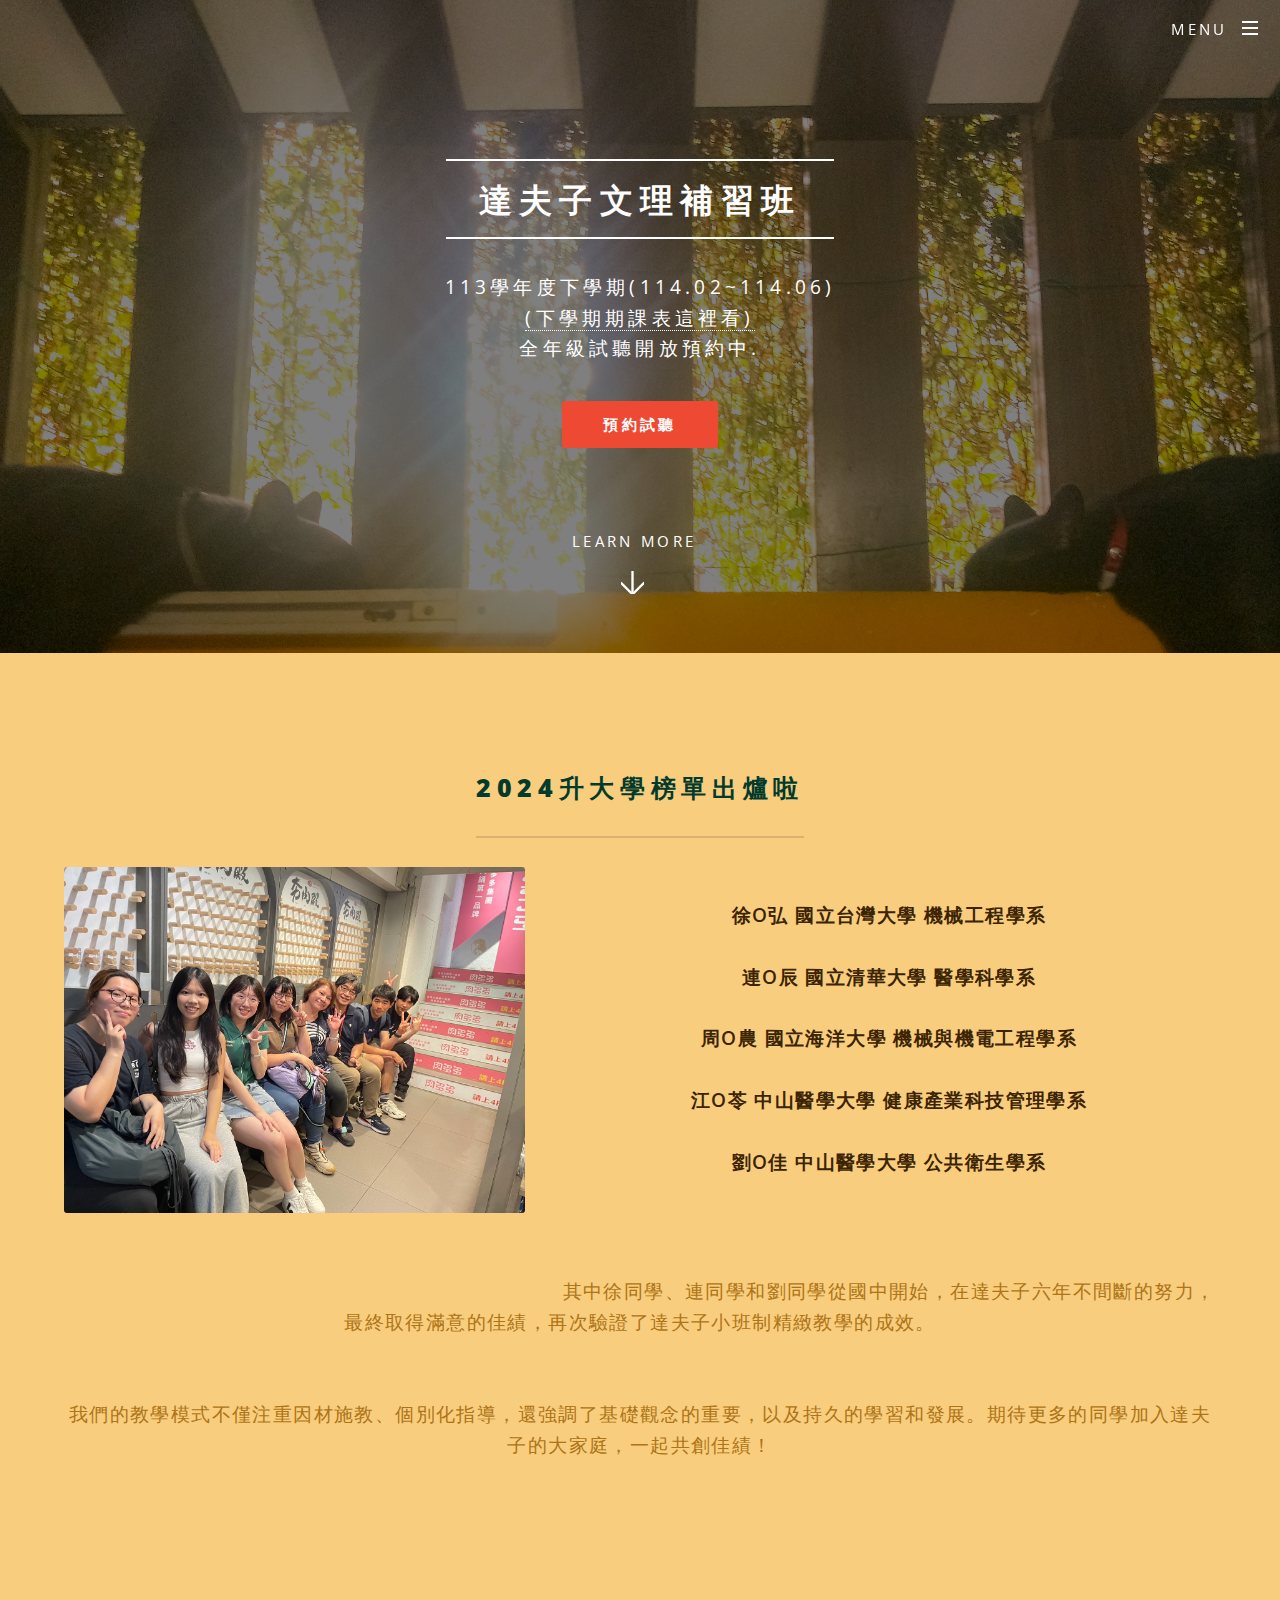
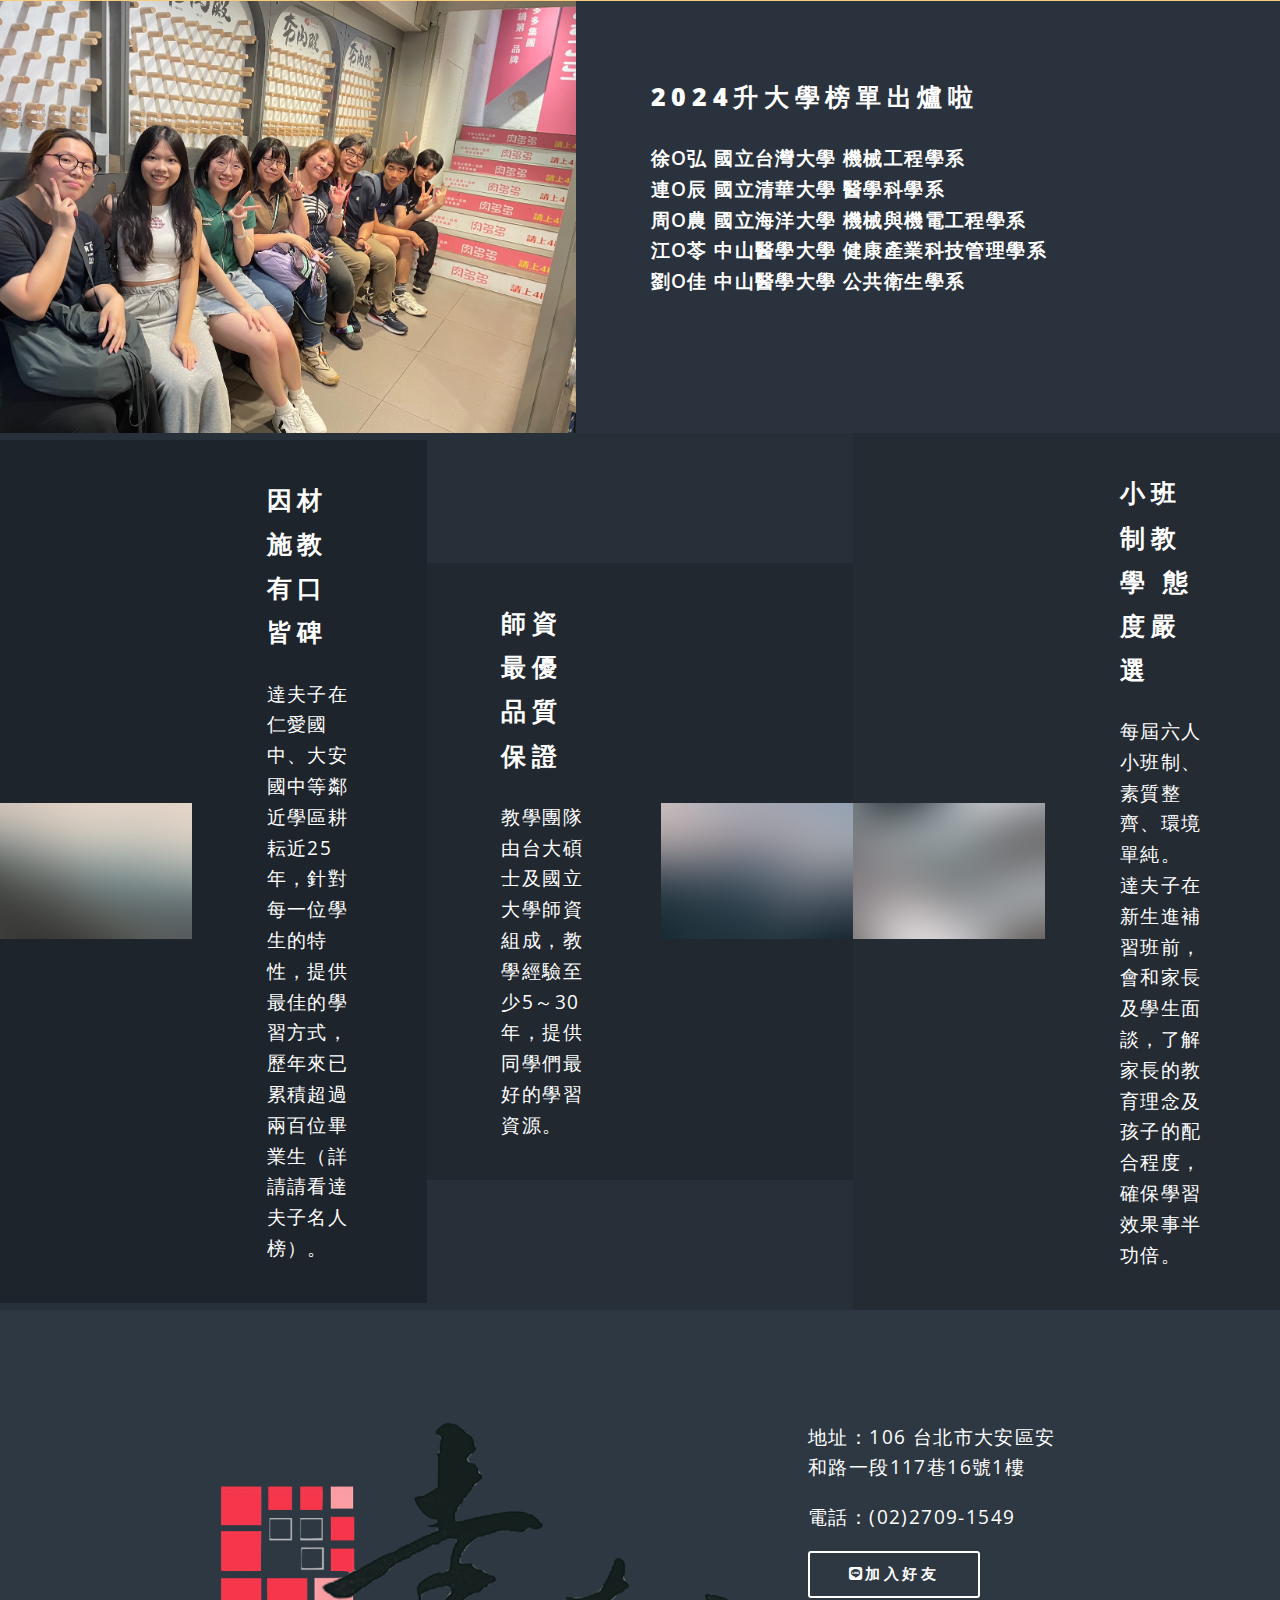
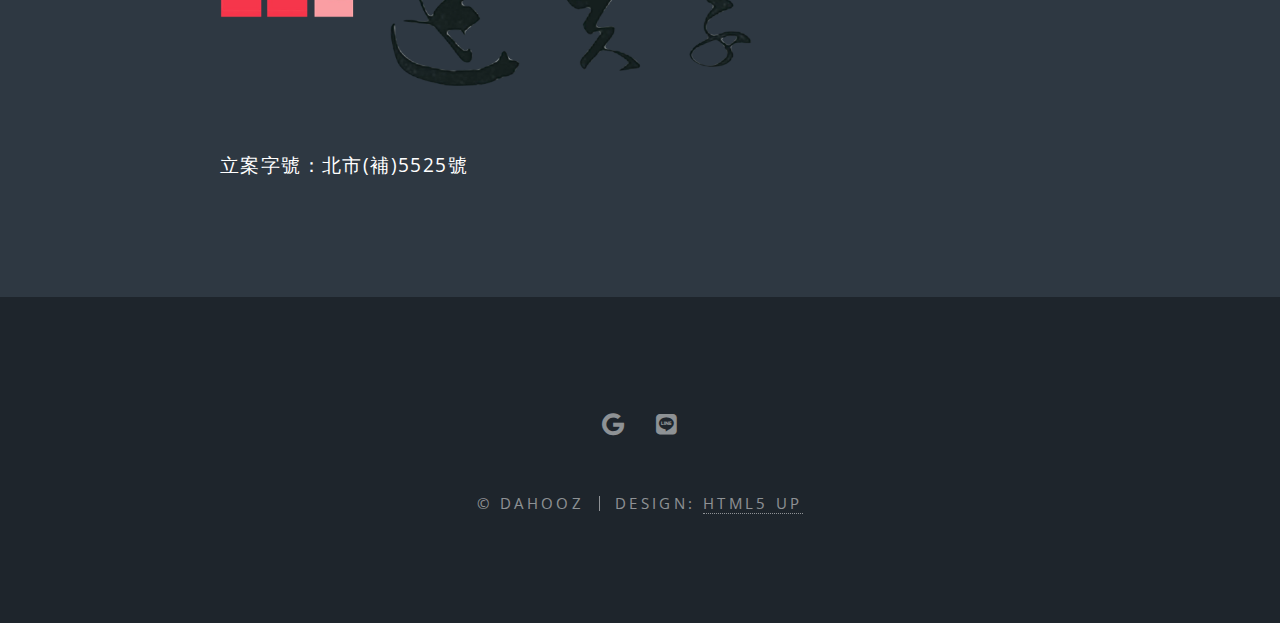
==== index.html @ 82ecdd5b "Update index.html" ====
<!DOCTYPE HTML>
<!--
	Spectral by HTML5 UP
	html5up.net | @ajlkn
	Free for personal and commercial use under the CCA 3.0 license (html5up.net/license)
-->
<html>
	<head>
		<title>達夫子文理補習班</title>
		<meta charset="utf-8" />
		<meta name="viewport" content="width=device-width, initial-scale=1, user-scalable=no" />
		<link rel="stylesheet" href="assets/css/main.css" />
		<noscript><link rel="stylesheet" href="assets/css/noscript.css" /></noscript>
	</head>
	<body class="landing is-preload">

		<!-- Page Wrapper -->
			<div id="page-wrapper">

				<!-- Header -->
					<header id="header" class="alt">
						<h1><a href="index.html">達夫子文理補習班</a></h1>
						<nav id="nav">
							<ul>
								<li class="special">
									<a href="#menu" class="menuToggle"><span>Menu</span></a>
									<div id="menu">
										<ul>
											<li><a href="index.html">首頁</a></li>
											<li><a href="news.html">最新消息</a></li>
											<li><a href="senior.html">高中課程</a></li>
											<li><a href="junior.html">國中課程</a></li>
											<li><a href="timetable.html">本期課表</a></li>
										</ul>
									</div>
								</li>
							</ul>
						</nav>
					</header>

				<!-- Banner -->
					<section id="banner">
						<div class="inner">
							<h2>達夫子文理補習班</h2>
							<p>113學年度下學期(114.02~114.06)<br />
							<a href=timetable.html class="inner" target="_blank">(下學期期課表這裡看)</a><br />
							全年級試聽開放預約中.</p>
							<ul class="actions special">
								<li><a href="https://forms.gle/CvZ8Gz4xUznXt9dG8" class="button primary" target="_blank">預約試聽</a></li>
							</ul>
						</div>
						<a href="#one" class="more scrolly">Learn More</a>
					</section>

				<!-- One -->
					<section id="one" class="wrapper style1 special">
						<div class="inner">
							<header class="major">
								
								<h2>2024升大學榜單出爐啦</h2>
								<p><span class="image left"><img src="images/2024高三聚餐.jpg" alt="" />
								<p><b>徐O弘 國立台灣大學 機械工程學系</b><br />
									<b>連O辰 國立清華大學 醫學科學系</b><br />
									<b>周O農 國立海洋大學 機械與機電工程學系</b><br />
									<b>江O苓 中山醫學大學 健康產業科技管理學系</b><br />
									<b>劉O佳 中山醫學大學 公共衛生學系</b><br /><br /><br /></p>
								<p>其中徐同學、連同學和劉同學從國中開始，在達夫子六年不間斷的努力，最終取得滿意的佳績，再次驗證了達夫子小班制精緻教學的成效。<br /><br />
								我們的教學模式不僅注重因材施教、個別化指導，還強調了基礎觀念的重要，以及持久的學習和發展。期待更多的同學加入達夫子的大家庭，一起共創佳績！</p>
							</header>
					
						</div>
					</section>
				<!-- Meow 
					<section id="meow" class="wrapper style5 special">
						<div class="inner">
							<header class="major">
								<h2>暑期班開課囉</h2>
								<p><div class="image"><img src="images/summer.jpg" width="300"/></div><div class="content"></div></p>
							</header>
					
						</div>
					</section> -->

				<!-- Two -->
					<section id="two" class="wrapper alt style2">
						<section class="spotlight">
							<div class="image"><img src="images/2024高三聚餐.jpg" alt="" /></div><div class="content">
								<h2>2024升大學榜單出爐啦</h2>
								<p><b>徐O弘 國立台灣大學 機械工程學系</b><br />
								<b>連O辰 國立清華大學 醫學科學系</b><br />
								<b>周O農 國立海洋大學 機械與機電工程學系</b><br />
								<b>江O苓 中山醫學大學 健康產業科技管理學系</b><br />
								<b>劉O佳 中山醫學大學 公共衛生學系</b><br /><br /><br /></p>
							</div>
						</section>
						<section class="spotlight">
						<section class="spotlight">
							<div class="image"><img src="images/pic01.jpg" alt="" /></div><div class="content">
								<h2>小班制教學 態度嚴選</h2>
								<p>每屆六人小班制、素質整齊、環境單純。<br />
								達夫子在新生進補習班前，會和家長及學生面談，了解家長的教育理念及孩子的配合程度，確保學習效果事半功倍。</p>
							</div>
						</section>
						<section class="spotlight">
							<div class="image"><img src="images/pic02.jpg" alt="" /></div><div class="content">
								<h2>師資最優 品質保證</h2>
								<p>教學團隊由台大碩士及國立大學師資組成，教學經驗至少5～30年，提供同學們最好的學習資源。</p>
							</div>
						</section>
						<section class="spotlight">
							<div class="image"><img src="images/pic03.jpg" alt="" /></div><div class="content">
								<h2>因材施教 有口皆碑</h2>
								<p>達夫子在仁愛國中、大安國中等鄰近學區耕耘近25年，針對每一位學生的特性，提供最佳的學習方式，歷年來已累積超過兩百位畢業生（詳請請看達夫子名人榜）。</p>
							</div>
						</section>
					</section>

				<!-- Three -->
					<!--<section id="three" class="wrapper style3 special">
						<div class="inner">
							<header class="major">
								<h2>Meow</h2>
								<p>Aliquam ut ex ut augue consectetur interdum. Donec amet imperdiet eleifend<br />
								fringilla tincidunt. Nullam dui leo Aenean mi ligula, rhoncus ullamcorper.</p>
							</header>
							<ul class="features">
								<li class="icon fa-paper-plane">
									<h3>Arcu accumsan</h3>
									<p>Augue consectetur sed interdum imperdiet et ipsum. Mauris lorem tincidunt nullam amet leo Aenean ligula consequat consequat.</p>
								</li>
								<li class="icon solid fa-laptop">
									<h3>Ac Augue Eget</h3>
									<p>Augue consectetur sed interdum imperdiet et ipsum. Mauris lorem tincidunt nullam amet leo Aenean ligula consequat consequat.</p>
								</li>
								<li class="icon solid fa-code">
									<h3>Mus Scelerisque</h3>
									<p>Augue consectetur sed interdum imperdiet et ipsum. Mauris lorem tincidunt nullam amet leo Aenean ligula consequat consequat.</p>
								</li>
								<li class="icon solid fa-headphones-alt">
									<h3>Mauris Imperdiet</h3>
									<p>Augue consectetur sed interdum imperdiet et ipsum. Mauris lorem tincidunt nullam amet leo Aenean ligula consequat consequat.</p>
								</li>
								<li class="icon fa-heart">
									<h3>Aenean Primis</h3>
									<p>Augue consectetur sed interdum imperdiet et ipsum. Mauris lorem tincidunt nullam amet leo Aenean ligula consequat consequat.</p>
								</li>
								<li class="icon fa-flag">
									<h3>Tortor Ut</h3>
									<p>Augue consectetur sed interdum imperdiet et ipsum. Mauris lorem tincidunt nullam amet leo Aenean ligula consequat consequat.</p>
								</li>
							</ul>
						</div>
					</section> -->

				<!-- CTA -->
					<section id="cta" class="wrapper style4">
						<div class="inner">
							<header>
								<span class="image fit"><img src="images/dahooz.png" alt="QQ" /></span><br />
								<p>立案字號：北市(補)5525號</p>
							</header>
							<ul class="actions stacked">
								<li>地址：106 台北市大安區安和路一段117巷16號1樓</li>
								<li>電話：(02)2709-1549</li>
								<li><button font-size="20px"><a href="https://lin.ee/255D2MW" class="icon brands fa-line">加入好友</a></li></button>
							</ul>
						</div>
					</section>

				<!-- Footer -->
					<footer id="footer">
						<ul class="icons">
							<li><a href="https://g.co/kgs/E6QQmTi" class="icon brands fa-google"><span class="label">Twitter</span></a></li>
							<li><a href="https://lin.ee/255D2MW" class="icon brands fa-line"><span class="label">Facebook</span></a></li>
						</ul>
						<ul class="copyright">
							<li>&copy; Dahooz</li><li>Design: <a href="http://html5up.net">HTML5 UP</a></li>
						</ul>
					</footer>

			</div>

		<!-- Scripts -->
			<script src="assets/js/jquery.min.js"></script>
			<script src="assets/js/jquery.scrollex.min.js"></script>
			<script src="assets/js/jquery.scrolly.min.js"></script>
			<script src="assets/js/browser.min.js"></script>
			<script src="assets/js/breakpoints.min.js"></script>
			<script src="assets/js/util.js"></script>
			<script src="assets/js/main.js"></script>

	</body>
</html>
---- assets/css/main.css ----
@import url(fontawesome-all.min.css);
@import url("https://fonts.googleapis.com/css?family=Open+Sans:400,400italic,600,600italic,800,800italic");

/*
	Spectral by HTML5 UP
	html5up.net | @ajlkn
	Free for personal and commercial use under the CCA 3.0 license (html5up.net/license)
*/

html, body, div, span, applet, object,
iframe, h1, h2, h3, h4, h5, h6, p, blockquote,
pre, a, abbr, acronym, address, big, cite,
code, del, dfn, em, img, ins, kbd, q, s, samp,
small, strike, strong, sub, sup, tt, var, b,
u, i, center, dl, dt, dd, ol, ul, li, fieldset,
form, label, legend, table, caption, tbody,
tfoot, thead, tr, th, td, article, aside,
canvas, details, embed, figure, figcaption,
footer, header, hgroup, menu, nav, output, ruby,
section, summary, time, mark, audio, video {
	margin: 0;
	padding: 0;
	border: 0;
	font-size: 100%;
	font: inherit;
	vertical-align: baseline;}

article, aside, details, figcaption, figure,
footer, header, hgroup, menu, nav, section {
	display: block;}

body {
	line-height: 1;
}

ol, ul {
	list-style: none;
}

blockquote, q {
	quotes: none;
}

	blockquote:before, blockquote:after, q:before, q:after {
		content: '';
		content: none;
	}

table {
	border-collapse: collapse;
	border-spacing: 0;
}

body {
	-webkit-text-size-adjust: none;
}

mark {
	background-color: transparent;
	color: inherit;
}

input::-moz-focus-inner {
	border: 0;
	padding: 0;
}

input, select, textarea {
	-moz-appearance: none;
	-webkit-appearance: none;
	-ms-appearance: none;
	appearance: none;
}

/* Basic */

	@-ms-viewport {
		width: device-width;
	}

	html {
		box-sizing: border-box;
	}

	*, *:before, *:after {
		box-sizing: inherit;
	}

	body {
		background: #2e3842;
	}

		body.is-preload *, body.is-preload *:before, body.is-preload *:after {
			-moz-animation: none !important;
			-webkit-animation: none !important;
			-ms-animation: none !important;
			animation: none !important;
			-moz-transition: none !important;
			-webkit-transition: none !important;
			-ms-transition: none !important;
			transition: none !important;
		}

	body, input, select, textarea {
		color: #fff;
		font-family: "Open Sans", Helvetica, sans-serif;
		font-size: 20pt;
		font-weight: 400;
		letter-spacing: 0.075em;
		line-height: 1.65em;
	}

		@media screen and (max-width: 1680px) {

			body, input, select, textarea {
				font-size: 15pt;
			}

		}

		@media screen and (max-width: 1280px) {

			body, input, select, textarea {
				font-size: 14pt;
			}

		}

		@media screen and (max-width: 736px) {

			body, input, select, textarea {
				font-size: 13pt;
				letter-spacing: 0.0375em;
			}

		}

	a {
		-moz-transition: color 0.2s ease, border-bottom-color 0.2s ease;
		-webkit-transition: color 0.2s ease, border-bottom-color 0.2s ease;
		-ms-transition: color 0.2s ease, border-bottom-color 0.2s ease;
		transition: color 0.2s ease, border-bottom-color 0.2s ease;
		border-bottom: dotted 1px;
		color: inherit;
		text-decoration: none;
	}

		a:hover {
			border-bottom-color: transparent;
		}

	strong, b {
		color: #fff;
		font-weight: 600;
	}

	em, i {
		font-style: italic;
	}

	p {
		margin: 0 0 2em 0;
	}

	h1, h2, h3, h4, h5, h6 {
		color: #fff;
		font-weight: 800;
		letter-spacing: 0.225em;
		line-height: 1em;
		margin: 0 0 1em 0;
		text-transform: uppercase;
	}

		h1 a, h2 a, h3 a, h4 a, h5 a, h6 a {
			color: inherit;
			text-decoration: none;
		}

	h2 {
		font-size: 1.35em;
		line-height: 1.75em;
	}

		@media screen and (max-width: 736px) {

			h2 {
				font-size: 1.1em;
				line-height: 1.65em;
			}

		}

	h3 {
		font-size: 1.15em;
		line-height: 1.75em;
	}

		@media screen and (max-width: 736px) {

			h3 {
				font-size: 1em;
				line-height: 1.65em;
			}

		}

	h4 {
		font-size: 1em;
		line-height: 1.5em;
	}

	h5 {
		font-size: 0.8em;
		line-height: 1.5em;
	}

	h6 {
		font-size: 0.7em;
		line-height: 1.5em;
	}

	sub {
		font-size: 0.8em;
		position: relative;
		top: 0.5em;
	}

	sup {
		font-size: 0.8em;
		position: relative;
		top: -0.5em;
	}

	hr {
		border: 0;
		border-bottom: solid 2px #fff;
		margin: 3em 0;
	}

		hr.major {
			margin: 4.5em 0;
		}

	blockquote {
		border-left: solid 4px #fff;
		font-style: italic;
		margin: 0 0 2em 0;
		padding: 0.5em 0 0.5em 2em;
	}

	code {
		background: rgba(144, 144, 144, 0.25);
		border-radius: 3px;
		font-family: "Courier New", monospace;
		font-size: 0.9em;
		letter-spacing: 0;
		margin: 0 0.25em;
		padding: 0.25em 0.65em;
	}

	pre {
		-webkit-overflow-scrolling: touch;
		font-family: "Courier New", monospace;
		font-size: 0.9em;
		margin: 0 0 2em 0;
	}

		pre code {
			display: block;
			line-height: 1.75em;
			padding: 1em 1.5em;
			overflow-x: auto;
		}

	.align-left {
		text-align: left;
	}

	.align-center {
		text-align: center;
	}

	.align-right {
		text-align: right;
	}

/* Row */

	.row {
		display: flex;
		flex-wrap: wrap;
		box-sizing: border-box;
		align-items: stretch;
	}

		.row > * {
			box-sizing: border-box;
		}

		.row.gtr-uniform > * > :last-child {
			margin-bottom: 0;
		}

		.row.aln-left {
			justify-content: flex-start;
		}

		.row.aln-center {
			justify-content: center;
		}

		.row.aln-right {
			justify-content: flex-end;
		}

		.row.aln-top {
			align-items: flex-start;
		}

		.row.aln-middle {
			align-items: center;
		}

		.row.aln-bottom {
			align-items: flex-end;
		}

		.row > .imp {
			order: -1;
		}

		.row > .col-1 {
			width: 8.33333%;
		}

		.row > .off-1 {
			margin-left: 8.33333%;
		}

		.row > .col-2 {
			width: 16.66667%;
		}

		.row > .off-2 {
			margin-left: 16.66667%;
		}

		.row > .col-3 {
			width: 25%;
		}

		.row > .off-3 {
			margin-left: 25%;
		}

		.row > .col-4 {
			width: 33.33333%;
		}

		.row > .off-4 {
			margin-left: 33.33333%;
		}

		.row > .col-5 {
			width: 41.66667%;
		}

		.row > .off-5 {
			margin-left: 41.66667%;
		}

		.row > .col-6 {
			width: 50%;
		}

		.row > .off-6 {
			margin-left: 50%;
		}

		.row > .col-7 {
			width: 58.33333%;
		}

		.row > .off-7 {
			margin-left: 58.33333%;
		}

		.row > .col-8 {
			width: 66.66667%;
		}

		.row > .off-8 {
			margin-left: 66.66667%;
		}

		.row > .col-9 {
			width: 75%;
		}

		.row > .off-9 {
			margin-left: 75%;
		}

		.row > .col-10 {
			width: 83.33333%;
		}

		.row > .off-10 {
			margin-left: 83.33333%;
		}

		.row > .col-11 {
			width: 91.66667%;
		}

		.row > .off-11 {
			margin-left: 91.66667%;
		}

		.row > .col-12 {
			width: 100%;
		}

		.row > .off-12 {
			margin-left: 100%;
		}

		.row.gtr-0 {
			margin-top: 0;
			margin-left: 0em;
		}

			.row.gtr-0 > * {
				padding: 0 0 0 0em;
			}

			.row.gtr-0.gtr-uniform {
				margin-top: 0em;
			}

				.row.gtr-0.gtr-uniform > * {
					padding-top: 0em;
				}

		.row.gtr-25 {
			margin-top: 0;
			margin-left: -0.375em;
		}

			.row.gtr-25 > * {
				padding: 0 0 0 0.375em;
			}

			.row.gtr-25.gtr-uniform {
				margin-top: -0.375em;
			}

				.row.gtr-25.gtr-uniform > * {
					padding-top: 0.375em;
				}

		.row.gtr-50 {
			margin-top: 0;
			margin-left: -0.75em;
		}

			.row.gtr-50 > * {
				padding: 0 0 0 0.75em;
			}

			.row.gtr-50.gtr-uniform {
				margin-top: -0.75em;
			}

				.row.gtr-50.gtr-uniform > * {
					padding-top: 0.75em;
				}

		.row {
			margin-top: 0;
			margin-left: -1.5em;
		}

			.row > * {
				padding: 0 0 0 1.5em;
			}

			.row.gtr-uniform {
				margin-top: -1.5em;
			}

				.row.gtr-uniform > * {
					padding-top: 1.5em;
				}

		.row.gtr-150 {
			margin-top: 0;
			margin-left: -2.25em;
		}

			.row.gtr-150 > * {
				padding: 0 0 0 2.25em;
			}

			.row.gtr-150.gtr-uniform {
				margin-top: -2.25em;
			}

				.row.gtr-150.gtr-uniform > * {
					padding-top: 2.25em;
				}

		.row.gtr-200 {
			margin-top: 0;
			margin-left: -3em;
		}

			.row.gtr-200 > * {
				padding: 0 0 0 3em;
			}

			.row.gtr-200.gtr-uniform {
				margin-top: -3em;
			}

				.row.gtr-200.gtr-uniform > * {
					padding-top: 3em;
				}

		@media screen and (max-width: 1680px) {

			.row {
				display: flex;
				flex-wrap: wrap;
				box-sizing: border-box;
				align-items: stretch;
			}

				.row > * {
					box-sizing: border-box;
				}

				.row.gtr-uniform > * > :last-child {
					margin-bottom: 0;
				}

				.row.aln-left {
					justify-content: flex-start;
				}

				.row.aln-center {
					justify-content: center;
				}

				.row.aln-right {
					justify-content: flex-end;
				}

				.row.aln-top {
					align-items: flex-start;
				}

				.row.aln-middle {
					align-items: center;
				}

				.row.aln-bottom {
					align-items: flex-end;
				}

				.row > .imp-xlarge {
					order: -1;
				}

				.row > .col-1-xlarge {
					width: 8.33333%;
				}

				.row > .off-1-xlarge {
					margin-left: 8.33333%;
				}

				.row > .col-2-xlarge {
					width: 16.66667%;
				}

				.row > .off-2-xlarge {
					margin-left: 16.66667%;
				}

				.row > .col-3-xlarge {
					width: 25%;
				}

				.row > .off-3-xlarge {
					margin-left: 25%;
				}

				.row > .col-4-xlarge {
					width: 33.33333%;
				}

				.row > .off-4-xlarge {
					margin-left: 33.33333%;
				}

				.row > .col-5-xlarge {
					width: 41.66667%;
				}

				.row > .off-5-xlarge {
					margin-left: 41.66667%;
				}

				.row > .col-6-xlarge {
					width: 50%;
				}

				.row > .off-6-xlarge {
					margin-left: 50%;
				}

				.row > .col-7-xlarge {
					width: 58.33333%;
				}

				.row > .off-7-xlarge {
					margin-left: 58.33333%;
				}

				.row > .col-8-xlarge {
					width: 66.66667%;
				}

				.row > .off-8-xlarge {
					margin-left: 66.66667%;
				}

				.row > .col-9-xlarge {
					width: 75%;
				}

				.row > .off-9-xlarge {
					margin-left: 75%;
				}

				.row > .col-10-xlarge {
					width: 83.33333%;
				}

				.row > .off-10-xlarge {
					margin-left: 83.33333%;
				}

				.row > .col-11-xlarge {
					width: 91.66667%;
				}

				.row > .off-11-xlarge {
					margin-left: 91.66667%;
				}

				.row > .col-12-xlarge {
					width: 100%;
				}

				.row > .off-12-xlarge {
					margin-left: 100%;
				}

				.row.gtr-0 {
					margin-top: 0;
					margin-left: 0em;
				}

					.row.gtr-0 > * {
						padding: 0 0 0 0em;
					}

					.row.gtr-0.gtr-uniform {
						margin-top: 0em;
					}

						.row.gtr-0.gtr-uniform > * {
							padding-top: 0em;
						}

				.row.gtr-25 {
					margin-top: 0;
					margin-left: -0.375em;
				}

					.row.gtr-25 > * {
						padding: 0 0 0 0.375em;
					}

					.row.gtr-25.gtr-uniform {
						margin-top: -0.375em;
					}

						.row.gtr-25.gtr-uniform > * {
							padding-top: 0.375em;
						}

				.row.gtr-50 {
					margin-top: 0;
					margin-left: -0.75em;
				}

					.row.gtr-50 > * {
						padding: 0 0 0 0.75em;
					}

					.row.gtr-50.gtr-uniform {
						margin-top: -0.75em;
					}

						.row.gtr-50.gtr-uniform > * {
							padding-top: 0.75em;
						}

				.row {
					margin-top: 0;
					margin-left: -1.5em;
				}

					.row > * {
						padding: 0 0 0 1.5em;
					}

					.row.gtr-uniform {
						margin-top: -1.5em;
					}

						.row.gtr-uniform > * {
							padding-top: 1.5em;
						}

				.row.gtr-150 {
					margin-top: 0;
					margin-left: -2.25em;
				}

					.row.gtr-150 > * {
						padding: 0 0 0 2.25em;
					}

					.row.gtr-150.gtr-uniform {
						margin-top: -2.25em;
					}

						.row.gtr-150.gtr-uniform > * {
							padding-top: 2.25em;
						}

				.row.gtr-200 {
					margin-top: 0;
					margin-left: -3em;
				}

					.row.gtr-200 > * {
						padding: 0 0 0 3em;
					}

					.row.gtr-200.gtr-uniform {
						margin-top: -3em;
					}

						.row.gtr-200.gtr-uniform > * {
							padding-top: 3em;
						}

		}

		@media screen and (max-width: 1280px) {

			.row {
				display: flex;
				flex-wrap: wrap;
				box-sizing: border-box;
				align-items: stretch;
			}

				.row > * {
					box-sizing: border-box;
				}

				.row.gtr-uniform > * > :last-child {
					margin-bottom: 0;
				}

				.row.aln-left {
					justify-content: flex-start;
				}

				.row.aln-center {
					justify-content: center;
				}

				.row.aln-right {
					justify-content: flex-end;
				}

				.row.aln-top {
					align-items: flex-start;
				}

				.row.aln-middle {
					align-items: center;
				}

				.row.aln-bottom {
					align-items: flex-end;
				}

				.row > .imp-large {
					order: -1;
				}

				.row > .col-1-large {
					width: 8.33333%;
				}

				.row > .off-1-large {
					margin-left: 8.33333%;
				}

				.row > .col-2-large {
					width: 16.66667%;
				}

				.row > .off-2-large {
					margin-left: 16.66667%;
				}

				.row > .col-3-large {
					width: 25%;
				}

				.row > .off-3-large {
					margin-left: 25%;
				}

				.row > .col-4-large {
					width: 33.33333%;
				}

				.row > .off-4-large {
					margin-left: 33.33333%;
				}

				.row > .col-5-large {
					width: 41.66667%;
				}

				.row > .off-5-large {
					margin-left: 41.66667%;
				}

				.row > .col-6-large {
					width: 50%;
				}

				.row > .off-6-large {
					margin-left: 50%;
				}

				.row > .col-7-large {
					width: 58.33333%;
				}

				.row > .off-7-large {
					margin-left: 58.33333%;
				}

				.row > .col-8-large {
					width: 66.66667%;
				}

				.row > .off-8-large {
					margin-left: 66.66667%;
				}

				.row > .col-9-large {
					width: 75%;
				}

				.row > .off-9-large {
					margin-left: 75%;
				}

				.row > .col-10-large {
					width: 83.33333%;
				}

				.row > .off-10-large {
					margin-left: 83.33333%;
				}

				.row > .col-11-large {
					width: 91.66667%;
				}

				.row > .off-11-large {
					margin-left: 91.66667%;
				}

				.row > .col-12-large {
					width: 100%;
				}

				.row > .off-12-large {
					margin-left: 100%;
				}

				.row.gtr-0 {
					margin-top: 0;
					margin-left: 0em;
				}

					.row.gtr-0 > * {
						padding: 0 0 0 0em;
					}

					.row.gtr-0.gtr-uniform {
						margin-top: 0em;
					}

						.row.gtr-0.gtr-uniform > * {
							padding-top: 0em;
						}

				.row.gtr-25 {
					margin-top: 0;
					margin-left: -0.375em;
				}

					.row.gtr-25 > * {
						padding: 0 0 0 0.375em;
					}

					.row.gtr-25.gtr-uniform {
						margin-top: -0.375em;
					}

						.row.gtr-25.gtr-uniform > * {
							padding-top: 0.375em;
						}

				.row.gtr-50 {
					margin-top: 0;
					margin-left: -0.75em;
				}

					.row.gtr-50 > * {
						padding: 0 0 0 0.75em;
					}

					.row.gtr-50.gtr-uniform {
						margin-top: -0.75em;
					}

						.row.gtr-50.gtr-uniform > * {
							padding-top: 0.75em;
						}

				.row {
					margin-top: 0;
					margin-left: -1.5em;
				}

					.row > * {
						padding: 0 0 0 1.5em;
					}

					.row.gtr-uniform {
						margin-top: -1.5em;
					}

						.row.gtr-uniform > * {
							padding-top: 1.5em;
						}

				.row.gtr-150 {
					margin-top: 0;
					margin-left: -2.25em;
				}

					.row.gtr-150 > * {
						padding: 0 0 0 2.25em;
					}

					.row.gtr-150.gtr-uniform {
						margin-top: -2.25em;
					}

						.row.gtr-150.gtr-uniform > * {
							padding-top: 2.25em;
						}

				.row.gtr-200 {
					margin-top: 0;
					margin-left: -3em;
				}

					.row.gtr-200 > * {
						padding: 0 0 0 3em;
					}

					.row.gtr-200.gtr-uniform {
						margin-top: -3em;
					}

						.row.gtr-200.gtr-uniform > * {
							padding-top: 3em;
						}

		}

		@media screen and (max-width: 980px) {

			.row {
				display: flex;
				flex-wrap: wrap;
				box-sizing: border-box;
				align-items: stretch;
			}

				.row > * {
					box-sizing: border-box;
				}

				.row.gtr-uniform > * > :last-child {
					margin-bottom: 0;
				}

				.row.aln-left {
					justify-content: flex-start;
				}

				.row.aln-center {
					justify-content: center;
				}

				.row.aln-right {
					justify-content: flex-end;
				}

				.row.aln-top {
					align-items: flex-start;
				}

				.row.aln-middle {
					align-items: center;
				}

				.row.aln-bottom {
					align-items: flex-end;
				}

				.row > .imp-medium {
					order: -1;
				}

				.row > .col-1-medium {
					width: 8.33333%;
				}

				.row > .off-1-medium {
					margin-left: 8.33333%;
				}

				.row > .col-2-medium {
					width: 16.66667%;
				}

				.row > .off-2-medium {
					margin-left: 16.66667%;
				}

				.row > .col-3-medium {
					width: 25%;
				}

				.row > .off-3-medium {
					margin-left: 25%;
				}

				.row > .col-4-medium {
					width: 33.33333%;
				}

				.row > .off-4-medium {
					margin-left: 33.33333%;
				}

				.row > .col-5-medium {
					width: 41.66667%;
				}

				.row > .off-5-medium {
					margin-left: 41.66667%;
				}

				.row > .col-6-medium {
					width: 50%;
				}

				.row > .off-6-medium {
					margin-left: 50%;
				}

				.row > .col-7-medium {
					width: 58.33333%;
				}

				.row > .off-7-medium {
					margin-left: 58.33333%;
				}

				.row > .col-8-medium {
					width: 66.66667%;
				}

				.row > .off-8-medium {
					margin-left: 66.66667%;
				}

				.row > .col-9-medium {
					width: 75%;
				}

				.row > .off-9-medium {
					margin-left: 75%;
				}

				.row > .col-10-medium {
					width: 83.33333%;
				}

				.row > .off-10-medium {
					margin-left: 83.33333%;
				}

				.row > .col-11-medium {
					width: 91.66667%;
				}

				.row > .off-11-medium {
					margin-left: 91.66667%;
				}

				.row > .col-12-medium {
					width: 100%;
				}

				.row > .off-12-medium {
					margin-left: 100%;
				}

				.row.gtr-0 {
					margin-top: 0;
					margin-left: 0em;
				}

					.row.gtr-0 > * {
						padding: 0 0 0 0em;
					}

					.row.gtr-0.gtr-uniform {
						margin-top: 0em;
					}

						.row.gtr-0.gtr-uniform > * {
							padding-top: 0em;
						}

				.row.gtr-25 {
					margin-top: 0;
					margin-left: -0.375em;
				}

					.row.gtr-25 > * {
						padding: 0 0 0 0.375em;
					}

					.row.gtr-25.gtr-uniform {
						margin-top: -0.375em;
					}

						.row.gtr-25.gtr-uniform > * {
							padding-top: 0.375em;
						}

				.row.gtr-50 {
					margin-top: 0;
					margin-left: -0.75em;
				}

					.row.gtr-50 > * {
						padding: 0 0 0 0.75em;
					}

					.row.gtr-50.gtr-uniform {
						margin-top: -0.75em;
					}

						.row.gtr-50.gtr-uniform > * {
							padding-top: 0.75em;
						}

				.row {
					margin-top: 0;
					margin-left: -1.5em;
				}

					.row > * {
						padding: 0 0 0 1.5em;
					}

					.row.gtr-uniform {
						margin-top: -1.5em;
					}

						.row.gtr-uniform > * {
							padding-top: 1.5em;
						}

				.row.gtr-150 {
					margin-top: 0;
					margin-left: -2.25em;
				}

					.row.gtr-150 > * {
						padding: 0 0 0 2.25em;
					}

					.row.gtr-150.gtr-uniform {
						margin-top: -2.25em;
					}

						.row.gtr-150.gtr-uniform > * {
							padding-top: 2.25em;
						}

				.row.gtr-200 {
					margin-top: 0;
					margin-left: -3em;
				}

					.row.gtr-200 > * {
						padding: 0 0 0 3em;
					}

					.row.gtr-200.gtr-uniform {
						margin-top: -3em;
					}

						.row.gtr-200.gtr-uniform > * {
							padding-top: 3em;
						}

		}

		@media screen and (max-width: 736px) {

			.row {
				display: flex;
				flex-wrap: wrap;
				box-sizing: border-box;
				align-items: stretch;
			}

				.row > * {
					box-sizing: border-box;
				}

				.row.gtr-uniform > * > :last-child {
					margin-bottom: 0;
				}

				.row.aln-left {
					justify-content: flex-start;
				}

				.row.aln-center {
					justify-content: center;
				}

				.row.aln-right {
					justify-content: flex-end;
				}

				.row.aln-top {
					align-items: flex-start;
				}

				.row.aln-middle {
					align-items: center;
				}

				.row.aln-bottom {
					align-items: flex-end;
				}

				.row > .imp-small {
					order: -1;
				}

				.row > .col-1-small {
					width: 8.33333%;
				}

				.row > .off-1-small {
					margin-left: 8.33333%;
				}

				.row > .col-2-small {
					width: 16.66667%;
				}

				.row > .off-2-small {
					margin-left: 16.66667%;
				}

				.row > .col-3-small {
					width: 25%;
				}

				.row > .off-3-small {
					margin-left: 25%;
				}

				.row > .col-4-small {
					width: 33.33333%;
				}

				.row > .off-4-small {
					margin-left: 33.33333%;
				}

				.row > .col-5-small {
					width: 41.66667%;
				}

				.row > .off-5-small {
					margin-left: 41.66667%;
				}

				.row > .col-6-small {
					width: 50%;
				}

				.row > .off-6-small {
					margin-left: 50%;
				}

				.row > .col-7-small {
					width: 58.33333%;
				}

				.row > .off-7-small {
					margin-left: 58.33333%;
				}

				.row > .col-8-small {
					width: 66.66667%;
				}

				.row > .off-8-small {
					margin-left: 66.66667%;
				}

				.row > .col-9-small {
					width: 75%;
				}

				.row > .off-9-small {
					margin-left: 75%;
				}

				.row > .col-10-small {
					width: 83.33333%;
				}

				.row > .off-10-small {
					margin-left: 83.33333%;
				}

				.row > .col-11-small {
					width: 91.66667%;
				}

				.row > .off-11-small {
					margin-left: 91.66667%;
				}

				.row > .col-12-small {
					width: 100%;
				}

				.row > .off-12-small {
					margin-left: 100%;
				}

				.row.gtr-0 {
					margin-top: 0;
					margin-left: 0em;
				}

					.row.gtr-0 > * {
						padding: 0 0 0 0em;
					}

					.row.gtr-0.gtr-uniform {
						margin-top: 0em;
					}

						.row.gtr-0.gtr-uniform > * {
							padding-top: 0em;
						}

				.row.gtr-25 {
					margin-top: 0;
					margin-left: -0.375em;
				}

					.row.gtr-25 > * {
						padding: 0 0 0 0.375em;
					}

					.row.gtr-25.gtr-uniform {
						margin-top: -0.375em;
					}

						.row.gtr-25.gtr-uniform > * {
							padding-top: 0.375em;
						}

				.row.gtr-50 {
					margin-top: 0;
					margin-left: -0.75em;
				}

					.row.gtr-50 > * {
						padding: 0 0 0 0.75em;
					}

					.row.gtr-50.gtr-uniform {
						margin-top: -0.75em;
					}

						.row.gtr-50.gtr-uniform > * {
							padding-top: 0.75em;
						}

				.row {
					margin-top: 0;
					margin-left: -1.5em;
				}

					.row > * {
						padding: 0 0 0 1.5em;
					}

					.row.gtr-uniform {
						margin-top: -1.5em;
					}

						.row.gtr-uniform > * {
							padding-top: 1.5em;
						}

				.row.gtr-150 {
					margin-top: 0;
					margin-left: -2.25em;
				}

					.row.gtr-150 > * {
						padding: 0 0 0 2.25em;
					}

					.row.gtr-150.gtr-uniform {
						margin-top: -2.25em;
					}

						.row.gtr-150.gtr-uniform > * {
							padding-top: 2.25em;
						}

				.row.gtr-200 {
					margin-top: 0;
					margin-left: -3em;
				}

					.row.gtr-200 > * {
						padding: 0 0 0 3em;
					}

					.row.gtr-200.gtr-uniform {
						margin-top: -3em;
					}

						.row.gtr-200.gtr-uniform > * {
							padding-top: 3em;
						}

		}

		@media screen and (max-width: 480px) {

			.row {
				display: flex;
				flex-wrap: wrap;
				box-sizing: border-box;
				align-items: stretch;
			}

				.row > * {
					box-sizing: border-box;
				}

				.row.gtr-uniform > * > :last-child {
					margin-bottom: 0;
				}

				.row.aln-left {
					justify-content: flex-start;
				}

				.row.aln-center {
					justify-content: center;
				}

				.row.aln-right {
					justify-content: flex-end;
				}

				.row.aln-top {
					align-items: flex-start;
				}

				.row.aln-middle {
					align-items: center;
				}

				.row.aln-bottom {
					align-items: flex-end;
				}

				.row > .imp-xsmall {
					order: -1;
				}

				.row > .col-1-xsmall {
					width: 8.33333%;
				}

				.row > .off-1-xsmall {
					margin-left: 8.33333%;
				}

				.row > .col-2-xsmall {
					width: 16.66667%;
				}

				.row > .off-2-xsmall {
					margin-left: 16.66667%;
				}

				.row > .col-3-xsmall {
					width: 25%;
				}

				.row > .off-3-xsmall {
					margin-left: 25%;
				}

				.row > .col-4-xsmall {
					width: 33.33333%;
				}

				.row > .off-4-xsmall {
					margin-left: 33.33333%;
				}

				.row > .col-5-xsmall {
					width: 41.66667%;
				}

				.row > .off-5-xsmall {
					margin-left: 41.66667%;
				}

				.row > .col-6-xsmall {
					width: 50%;
				}

				.row > .off-6-xsmall {
					margin-left: 50%;
				}

				.row > .col-7-xsmall {
					width: 58.33333%;
				}

				.row > .off-7-xsmall {
					margin-left: 58.33333%;
				}

				.row > .col-8-xsmall {
					width: 66.66667%;
				}

				.row > .off-8-xsmall {
					margin-left: 66.66667%;
				}

				.row > .col-9-xsmall {
					width: 75%;
				}

				.row > .off-9-xsmall {
					margin-left: 75%;
				}

				.row > .col-10-xsmall {
					width: 83.33333%;
				}

				.row > .off-10-xsmall {
					margin-left: 83.33333%;
				}

				.row > .col-11-xsmall {
					width: 91.66667%;
				}

				.row > .off-11-xsmall {
					margin-left: 91.66667%;
				}

				.row > .col-12-xsmall {
					width: 100%;
				}

				.row > .off-12-xsmall {
					margin-left: 100%;
				}

				.row.gtr-0 {
					margin-top: 0;
					margin-left: 0em;
				}

					.row.gtr-0 > * {
						padding: 0 0 0 0em;
					}

					.row.gtr-0.gtr-uniform {
						margin-top: 0em;
					}

						.row.gtr-0.gtr-uniform > * {
							padding-top: 0em;
						}

				.row.gtr-25 {
					margin-top: 0;
					margin-left: -0.375em;
				}

					.row.gtr-25 > * {
						padding: 0 0 0 0.375em;
					}

					.row.gtr-25.gtr-uniform {
						margin-top: -0.375em;
					}

						.row.gtr-25.gtr-uniform > * {
							padding-top: 0.375em;
						}

				.row.gtr-50 {
					margin-top: 0;
					margin-left: -0.75em;
				}

					.row.gtr-50 > * {
						padding: 0 0 0 0.75em;
					}

					.row.gtr-50.gtr-uniform {
						margin-top: -0.75em;
					}

						.row.gtr-50.gtr-uniform > * {
							padding-top: 0.75em;
						}

				.row {
					margin-top: 0;
					margin-left: -1.5em;
				}

					.row > * {
						padding: 0 0 0 1.5em;
					}

					.row.gtr-uniform {
						margin-top: -1.5em;
					}

						.row.gtr-uniform > * {
							padding-top: 1.5em;
						}

				.row.gtr-150 {
					margin-top: 0;
					margin-left: -2.25em;
				}

					.row.gtr-150 > * {
						padding: 0 0 0 2.25em;
					}

					.row.gtr-150.gtr-uniform {
						margin-top: -2.25em;
					}

						.row.gtr-150.gtr-uniform > * {
							padding-top: 2.25em;
						}

				.row.gtr-200 {
					margin-top: 0;
					margin-left: -3em;
				}

					.row.gtr-200 > * {
						padding: 0 0 0 3em;
					}

					.row.gtr-200.gtr-uniform {
						margin-top: -3em;
					}

						.row.gtr-200.gtr-uniform > * {
							padding-top: 3em;
						}

		}

/* Section/Article */

	section.special, article.special {
		text-align: center;
	}

	header p {
		color: rgba(255, 255, 255, 0.5);
		position: relative;
		top: -0.25em;
	}

	header h3 + p {
		font-size: 1.1em;
	}

	header h4 + p,
	header h5 + p,
	header h6 + p {
		font-size: 0.9em;
	}

	header.major {
		margin: 0 0 3.5em 0;
	}

		header.major h2, header.major h3, header.major h4, header.major h5, header.major h6 {
			border-bottom: solid 2px #fff;
			display: inline-block;
			padding-bottom: 1em;
			position: relative;
		}

			header.major h2:after, header.major h3:after, header.major h4:after, header.major h5:after, header.major h6:after {
				content: '';
				display: block;
				height: 1px;
			}

		header.major p {
			color: #fff;
			top: 0;
		}

		@media screen and (max-width: 736px) {

			header.major {
				margin: 0 0 2em 0;
			}

		}

	@media screen and (max-width: 980px) {

		header br {
			display: none;
		}

	}

/* Form */

	form {
		margin: 0 0 2em 0;
	}

	label {
		color: #fff;
		display: block;
		font-size: 0.9em;
		font-weight: 600;
		margin: 0 0 1em 0;
	}

	input[type="text"],
	input[type="password"],
	input[type="email"],
	select,
	textarea {
		-moz-appearance: none;
		-webkit-appearance: none;
		-ms-appearance: none;
		appearance: none;
		background-color: rgba(144, 144, 144, 0.25);
		border-radius: 3px;
		border: none;
		color: inherit;
		display: block;
		outline: 0;
		padding: 0 1em;
		text-decoration: none;
		width: 100%;
	}

		input[type="text"]:invalid,
		input[type="password"]:invalid,
		input[type="email"]:invalid,
		select:invalid,
		textarea:invalid {
			box-shadow: none;
		}

		input[type="text"]:focus,
		input[type="password"]:focus,
		input[type="email"]:focus,
		select:focus,
		textarea:focus {
			box-shadow: 0 0 0 2px #21b2a6;
		}

	select {
		background-size: 1.25em;
		background-repeat: no-repeat;
		background-position: calc(100% - 1em) center;
		height: 2.75em;
		padding-right: 2.75em;
		text-overflow: ellipsis;
	}

		select:focus::-ms-value {
			background-color: transparent;
		}

		select::-ms-expand {
			display: none;
		}

	input[type="text"],
	input[type="password"],
	input[type="email"],
	select {
		height: 2.75em;
	}

	textarea {
		padding: 0.75em 1em;
	}

	input[type="checkbox"],
	input[type="radio"] {
		-moz-appearance: none;
		-webkit-appearance: none;
		-ms-appearance: none;
		appearance: none;
		display: block;
		float: left;
		margin-right: -2em;
		opacity: 0;
		width: 1em;
		z-index: -1;
	}

		input[type="checkbox"] + label,
		input[type="radio"] + label {
			text-decoration: none;
			color: #fff;
			cursor: pointer;
			display: inline-block;
			font-size: 1em;
			font-weight: 400;
			padding-left: 2.4em;
			padding-right: 0.75em;
			position: relative;
		}

			input[type="checkbox"] + label:before,
			input[type="radio"] + label:before {
				-moz-osx-font-smoothing: grayscale;
				-webkit-font-smoothing: antialiased;
				display: inline-block;
				font-style: normal;
				font-variant: normal;
				text-rendering: auto;
				line-height: 1;
				text-transform: none !important;
				font-family: 'Font Awesome 5 Free';
				font-weight: 900;
			}

			input[type="checkbox"] + label:before,
			input[type="radio"] + label:before {
				background: rgba(144, 144, 144, 0.25);
				border-radius: 3px;
				content: '';
				display: inline-block;
				font-size: 0.8em;
				height: 2.0625em;
				left: 0;
				line-height: 2.0625em;
				position: absolute;
				text-align: center;
				top: 0;
				width: 2.0625em;
			}

		input[type="checkbox"]:checked + label:before,
		input[type="radio"]:checked + label:before {
			background: #2e3842;
			color: #fff;
			content: '\f00c';
		}

		input[type="checkbox"]:focus + label:before,
		input[type="radio"]:focus + label:before {
			box-shadow: 0 0 0 2px #21b2a6;
		}

	input[type="checkbox"] + label:before {
		border-radius: 3px;
	}

	input[type="radio"] + label:before {
		border-radius: 100%;
	}

	::-webkit-input-placeholder {
		color: rgba(255, 255, 255, 0.5) !important;
		opacity: 1.0;
	}

	:-moz-placeholder {
		color: rgba(255, 255, 255, 0.5) !important;
		opacity: 1.0;
	}

	::-moz-placeholder {
		color: rgba(255, 255, 255, 0.5) !important;
		opacity: 1.0;
	}

	:-ms-input-placeholder {
		color: rgba(255, 255, 255, 0.5) !important;
		opacity: 1.0;
	}

/* Box */

	.box {
		border-radius: 3px;
		border: solid 2px #fff;
		margin-bottom: 2em;
		padding: 1.5em;
	}

		.box > :last-child,
		.box > :last-child > :last-child,
		.box > :last-child > :last-child > :last-child {
			margin-bottom: 0;
		}

		.box.alt {
			border: 0;
			border-radius: 0;
			padding: 0;
		}

/* Icon */

	.icon {
		text-decoration: none;
		border-bottom: none;
		position: relative;
	}

		.icon:before {
			-moz-osx-font-smoothing: grayscale;
			-webkit-font-smoothing: antialiased;
			display: inline-block;
			font-style: normal;
			font-variant: normal;
			text-rendering: auto;
			line-height: 1;
			text-transform: none !important;
			font-family: 'Font Awesome 5 Free';
			font-weight: 400;
		}

		.icon > .label {
			display: none;
		}

		.icon:before {
			line-height: inherit;
		}

		.icon.solid:before {
			font-weight: 900;
		}

		.icon.brands:before {
			font-family: 'Font Awesome 5 Brands';
		}

		.icon.major {
			-moz-transform: rotate(-45deg);
			-webkit-transform: rotate(-45deg);
			-ms-transform: rotate(-45deg);
			transform: rotate(-45deg);
			border-radius: 3px;
			border: solid 2px #fff;
			display: inline-block;
			font-size: 1.35em;
			height: calc(3em + 2px);
			line-height: 3em;
			text-align: center;
			width: calc(3em + 2px);
		}

			.icon.major:before {
				-moz-transform: rotate(45deg);
				-webkit-transform: rotate(45deg);
				-ms-transform: rotate(45deg);
				transform: rotate(45deg);
				display: inline-block;
				font-size: 1.5em;
			}

			@media screen and (max-width: 736px) {

				.icon.major {
					font-size: 1em;
				}

			}

		.icon.style1 {
			color: #00ffcc;
		}

		.icon.style2 {
			color: #00f0ff;
		}

		.icon.style3 {
			color: #76ddff;
		}

/* Image */

	.image {
		border-radius: 3px;
		border: 0;
		display: inline-block;
		position: relative;
	}

		.image img {
			border-radius: 3px;
			display: block;
		}

		.image.left {
			float: left;
			margin: 0 2em 2em 0;
			top: 0.25em;
		}

		.image.right {
			float: right;
			margin: 0 0 2em 2em;
			top: 0.25em;
		}

		.image.left, .image.right {
			max-width: 40%;
		}

			.image.left img, .image.right img {
				width: 100%;
			}

		.image.fit {
			display: block;
			margin: 0 0 2em 0;
			width: 100%;
		}

			.image.fit img {
				width: 100%;
			}

/* List */

	ol {
		list-style: decimal;
		margin: 0 0 2em 0;
		padding-left: 1.25em;
	}

		ol li {
			padding-left: 0.25em;
		}

	ul {
		list-style: disc;
		margin: 0 0 2em 0;
		padding-left: 1em;
	}

		ul li {
			padding-left: 0.5em;
		}

		ul.alt {
			list-style: none;
			padding-left: 0;
		}

			ul.alt li {
				border-top: solid 1px #fff;
				padding: 0.5em 0;
			}

				ul.alt li:first-child {
					border-top: 0;
					padding-top: 0;
				}

	dl {
		margin: 0 0 2em 0;
	}

/* Actions */

	ul.actions {
		display: -moz-flex;
		display: -webkit-flex;
		display: -ms-flex;
		display: flex;
		cursor: default;
		list-style: none;
		margin-left: -1em;
		padding-left: 0;
	}

		ul.actions li {
			padding: 0 0 0 1em;
			vertical-align: middle;
		}

		ul.actions.special {
			-moz-justify-content: center;
			-webkit-justify-content: center;
			-ms-justify-content: center;
			justify-content: center;
			width: 100%;
			margin-left: 0;
		}

			ul.actions.special li:first-child {
				padding-left: 0;
			}

		ul.actions.stacked {
			-moz-flex-direction: column;
			-webkit-flex-direction: column;
			-ms-flex-direction: column;
			flex-direction: column;
			margin-left: 0;
		}

			ul.actions.stacked li {
				padding: 1em 0 0 0;
			}

				ul.actions.stacked li:first-child {
					padding-top: 0;
				}

		ul.actions.fit {
			width: calc(100% + 1em);
		}

			ul.actions.fit li {
				-moz-flex-grow: 1;
				-webkit-flex-grow: 1;
				-ms-flex-grow: 1;
				flex-grow: 1;
				-moz-flex-shrink: 1;
				-webkit-flex-shrink: 1;
				-ms-flex-shrink: 1;
				flex-shrink: 1;
				width: 100%;
			}

				ul.actions.fit li > * {
					width: 100%;
				}

			ul.actions.fit.stacked {
				width: 100%;
			}

		@media screen and (max-width: 480px) {

			ul.actions:not(.fixed) {
				-moz-flex-direction: column;
				-webkit-flex-direction: column;
				-ms-flex-direction: column;
				flex-direction: column;
				margin-left: 0;
				width: 100% !important;
			}

				ul.actions:not(.fixed) li {
					-moz-flex-grow: 1;
					-webkit-flex-grow: 1;
					-ms-flex-grow: 1;
					flex-grow: 1;
					-moz-flex-shrink: 1;
					-webkit-flex-shrink: 1;
					-ms-flex-shrink: 1;
					flex-shrink: 1;
					padding: 1em 0 0 0;
					text-align: center;
					width: 100%;
				}

					ul.actions:not(.fixed) li > * {
						width: 100%;
					}

					ul.actions:not(.fixed) li:first-child {
						padding-top: 0;
					}

					ul.actions:not(.fixed) li input[type="submit"],
					ul.actions:not(.fixed) li input[type="reset"],
					ul.actions:not(.fixed) li input[type="button"],
					ul.actions:not(.fixed) li button,
					ul.actions:not(.fixed) li .button {
						width: 100%;
					}

						ul.actions:not(.fixed) li input[type="submit"].icon:before,
						ul.actions:not(.fixed) li input[type="reset"].icon:before,
						ul.actions:not(.fixed) li input[type="button"].icon:before,
						ul.actions:not(.fixed) li button.icon:before,
						ul.actions:not(.fixed) li .button.icon:before {
							margin-left: -0.5em;
						}

		}

/* Icons */

	ul.icons {
		cursor: default;
		list-style: none;
		padding-left: 0;
	}

		ul.icons li {
			display: inline-block;
			padding: 0 1em 0 0;
		}

			ul.icons li:last-child {
				padding-right: 0 !important;
			}

		ul.icons.major {
			padding: 1em 0;
		}

			ul.icons.major li {
				padding-right: 3.5em;
			}

				@media screen and (max-width: 736px) {

					ul.icons.major li {
						padding: 0 1em !important;
					}

				}

/* Table */

	.table-wrapper {
		-webkit-overflow-scrolling: touch;
		overflow-x: auto;
	}

	table {
		margin: 0 0 2em 0;
		width: 100%;
	}

		table tbody tr {
			border: solid 1px #fff;
			border-left: 0;
			border-right: 0;
		}

			table tbody tr:nth-child(2n + 1) {
				background-color: rgba(144, 144, 144, 0.25);
			}

		table td {
			padding: 0.75em 0.75em;
		}

		table th {
			color: #fff;
			font-size: 0.9em;
			font-weight: 600;
			padding: 0 0.75em 0.75em 0.75em;
			text-align: left;
		}

		table thead {
			border-bottom: solid 2px #fff;
		}

		table tfoot {
			border-top: solid 2px #fff;
		}

		table.alt {
			border-collapse: separate;
		}

			table.alt tbody tr td {
				border: solid 1px #fff;
				border-left-width: 0;
				border-top-width: 0;
			}

				table.alt tbody tr td:first-child {
					border-left-width: 1px;
				}

			table.alt tbody tr:first-child td {
				border-top-width: 1px;
			}

			table.alt thead {
				border-bottom: 0;
			}

			table.alt tfoot {
				border-top: 0;
			}

/* Button */

	input[type="submit"],
	input[type="reset"],
	input[type="button"],
	button,
	.button {
		-moz-appearance: none;
		-webkit-appearance: none;
		-ms-appearance: none;
		appearance: none;
		-moz-transition: background-color 0.2s ease-in-out, color 0.2s ease-in-out;
		-webkit-transition: background-color 0.2s ease-in-out, color 0.2s ease-in-out;
		-ms-transition: background-color 0.2s ease-in-out, color 0.2s ease-in-out;
		transition: background-color 0.2s ease-in-out, color 0.2s ease-in-out;
		background-color: transparent;
		border-radius: 3px;
		border: 0;
		box-shadow: inset 0 0 0 2px #fff;
		color: #fff;
		cursor: pointer;
		display: inline-block;
		font-size: 0.8em;
		font-weight: 600;
		height: 3.125em;
		letter-spacing: 0.225em;
		line-height: 3.125em;
		max-width: 30em;
		padding: 0 2.75em;
		text-align: center;
		text-decoration: none;
		text-transform: uppercase;
		white-space: nowrap;
		overflow: hidden;
		text-overflow: ellipsis;
	}

		input[type="submit"]:hover,
		input[type="reset"]:hover,
		input[type="button"]:hover,
		button:hover,
		.button:hover {
			background-color: rgba(144, 144, 144, 0.25);
		}

		input[type="submit"]:active,
		input[type="reset"]:active,
		input[type="button"]:active,
		button:active,
		.button:active {
			background-color: rgba(144, 144, 144, 0.5);
		}

		input[type="submit"].icon:before,
		input[type="reset"].icon:before,
		input[type="button"].icon:before,
		button.icon:before,
		.button.icon:before {
			margin-right: 0.5em;
		}

		input[type="submit"].fit,
		input[type="reset"].fit,
		input[type="button"].fit,
		button.fit,
		.button.fit {
			width: 100%;
		}

		input[type="submit"].small,
		input[type="reset"].small,
		input[type="button"].small,
		button.small,
		.button.small {
			font-size: 0.8em;
		}

		input[type="submit"].large,
		input[type="reset"].large,
		input[type="button"].large,
		button.large,
		.button.large {
			font-size: 1.35em;
		}

		input[type="submit"].primary,
		input[type="reset"].primary,
		input[type="button"].primary,
		button.primary,
		.button.primary {
			background-color: #ed4933;
			box-shadow: none !important;
			color: #ffffff !important;
		}

			input[type="submit"].primary:hover,
			input[type="reset"].primary:hover,
			input[type="button"].primary:hover,
			button.primary:hover,
			.button.primary:hover {
				background-color: #ef5e4a !important;
			}

			input[type="submit"].primary:active,
			input[type="reset"].primary:active,
			input[type="button"].primary:active,
			button.primary:active,
			.button.primary:active {
				background-color: #eb341c !important;
			}

		input[type="submit"].disabled, input[type="submit"]:disabled,
		input[type="reset"].disabled,
		input[type="reset"]:disabled,
		input[type="button"].disabled,
		input[type="button"]:disabled,
		button.disabled,
		button:disabled,
		.button.disabled,
		.button:disabled {
			pointer-events: none;
			opacity: 0.25;
		}

		@media screen and (max-width: 736px) {

			input[type="submit"],
			input[type="reset"],
			input[type="button"],
			button,
			.button {
				height: 3.75em;
				line-height: 3.75em;
			}

		}

/* Features */

	.features {
		display: -moz-flex;
		display: -webkit-flex;
		display: -ms-flex;
		display: flex;
		-moz-flex-wrap: wrap;
		-webkit-flex-wrap: wrap;
		-ms-flex-wrap: wrap;
		flex-wrap: wrap;
		-moz-justify-content: center;
		-webkit-justify-content: center;
		-ms-justify-content: center;
		justify-content: center;
		list-style: none;
		padding: 0;
		width: 100%;
	}

		.features li {
			padding: 4em 4em 2em 6em ;
			display: block;
			position: relative;
			text-align: left;
			width: 50%;
		}

			.features li:nth-child(1) {
				background-color: rgba(0, 0, 0, 0.035);
			}

			.features li:nth-child(2) {
				background-color: rgba(0, 0, 0, 0.07);
			}

			.features li:nth-child(3) {
				background-color: rgba(0, 0, 0, 0.105);
			}

			.features li:nth-child(4) {
				background-color: rgba(0, 0, 0, 0.14);
			}

			.features li:nth-child(5) {
				background-color: rgba(0, 0, 0, 0.175);
			}

			.features li:nth-child(6) {
				background-color: rgba(0, 0, 0, 0.21);
			}

			.features li:nth-child(7) {
				background-color: rgba(0, 0, 0, 0.245);
			}

			.features li:nth-child(8) {
				background-color: rgba(0, 0, 0, 0.28);
			}

			.features li:nth-child(9) {
				background-color: rgba(0, 0, 0, 0.315);
			}

			.features li:nth-child(10) {
				background-color: rgba(0, 0, 0, 0.35);
			}

			.features li:before {
				display: block;
				color: #00ffcc;
				position: absolute;
				left: 1.75em;
				top: 2.75em;
				font-size: 1.5em;
			}

			.features li:nth-child(1) {
				border-top-left-radius: 3px;
			}

			.features li:nth-child(2) {
				border-top-right-radius: 3px;
			}

			.features li:nth-last-child(1) {
				border-bottom-right-radius: 3px;
			}

			.features li:nth-last-child(2) {
				border-bottom-left-radius: 3px;
			}

			@media screen and (max-width: 980px) {

				.features li {
					padding: 3em 2em 1em 2em ;
					text-align: center;
				}

					.features li:before {
						left: 0;
						margin: 0 0 1em 0;
						position: relative;
						top: 0;
					}

			}

			@media screen and (max-width: 736px) {

				.features li {
					padding: 3em 0 1em 0 ;
					background-color: transparent !important;
					border-top: solid 2px #fff;
					width: 100%;
				}

					.features li:first-child {
						border-top: 0;
					}

			}

/* Spotlight */

	.spotlight {
		-moz-align-items: center;
		-webkit-align-items: center;
		-ms-align-items: center;
		align-items: center;
		display: -moz-flex;
		display: -webkit-flex;
		display: -ms-flex;
		display: flex;
	}

		.spotlight .image {
			-moz-order: 1;
			-webkit-order: 1;
			-ms-order: 1;
			order: 1;
			border-radius: 0;
			width: 40%;
		}

			.spotlight .image img {
				border-radius: 0;
				width: 100%;
			}

		.spotlight .content {
			padding: 2em 4em 0.1em 4em ;
			-moz-order: 2;
			-webkit-order: 2;
			-ms-order: 2;
			order: 2;
			max-width: 48em;
			width: 60%;
		}

		.spotlight:nth-child(2n) {
			-moz-flex-direction: row-reverse;
			-webkit-flex-direction: row-reverse;
			-ms-flex-direction: row-reverse;
			flex-direction: row-reverse;
		}

		.spotlight:nth-child(1) {
			background-color: rgba(0, 0, 0, 0.075);
		}

		.spotlight:nth-child(2) {
			background-color: rgba(0, 0, 0, 0.15);
		}

		.spotlight:nth-child(3) {
			background-color: rgba(0, 0, 0, 0.225);
		}

		.spotlight:nth-child(4) {
			background-color: rgba(0, 0, 0, 0.3);
		}

		.spotlight:nth-child(5) {
			background-color: rgba(0, 0, 0, 0.375);
		}

		.spotlight:nth-child(6) {
			background-color: rgba(0, 0, 0, 0.45);
		}

		.spotlight:nth-child(7) {
			background-color: rgba(0, 0, 0, 0.525);
		}

		.spotlight:nth-child(8) {
			background-color: rgba(0, 0, 0, 0.6);
		}

		.spotlight:nth-child(9) {
			background-color: rgba(0, 0, 0, 0.675);
		}

		.spotlight:nth-child(10) {
			background-color: rgba(0, 0, 0, 0.75);
		}

		@media screen and (max-width: 1280px) {

			.spotlight .image {
				width: 45%;
			}

			.spotlight .content {
				width: 55%;
			}

		}

		@media screen and (max-width: 980px) {

			.spotlight {
				display: block;
			}

				.spotlight br {
					display: none;
				}

				.spotlight .image {
					width: 100%;
				}

				.spotlight .content {
					padding: 4em 3em 2em 3em ;
					max-width: none;
					text-align: center;
					width: 100%;
				}

		}

		@media screen and (max-width: 736px) {

			.spotlight .content {
				padding: 3em 2em 1em 2em ;
			}

		}

/* Wrapper */

	.wrapper {
		padding: 6em 0 4em 0 ;
	}

		.wrapper > .inner {
			width: 60em;
			margin: 0 auto;
		}

			@media screen and (max-width: 1280px) {

				.wrapper > .inner {
					width: 90%;
				}

			}

			@media screen and (max-width: 980px) {

				.wrapper > .inner {
					width: 100%;
				}

			}

		.wrapper.alt {
			padding: 0;
		}

		.wrapper.style1 {
			background-color: #f8cd7e;
			color: #ae7416;
		}

			.wrapper.style1 strong, .wrapper.style1 b {
				color: #3c2402;
			}

			.wrapper.style1 h2, .wrapper.style1 h3, .wrapper.style1 h4, .wrapper.style1 h5, .wrapper.style1 h6 {
				color: #023b2c;
			}

			.wrapper.style1 hr {
				border-color: rgba(0, 0, 0, 0.125);
			}

			.wrapper.style1 blockquote {
				border-color: rgba(0, 0, 0, 0.125);
			}

			.wrapper.style1 code {
				background: rgba(255, 255, 255, 0.075);
			}

			.wrapper.style1 header p {
				color: #ae7416;
				white-space: pre-line
			}

			.wrapper.style1 header.major h2, .wrapper.style1 header.major h3, .wrapper.style1 header.major h4, .wrapper.style1 header.major h5, .wrapper.style1 header.major h6 {
				border-color: rgba(0, 0, 0, 0.125);
			}

			.wrapper.style1 header.major p {
				color: #ae7416;
			}

			.wrapper.style1 label {
				color: #ffffff;
			}

			.wrapper.style1 input[type="text"],
			.wrapper.style1 input[type="password"],
			.wrapper.style1 input[type="email"],
			.wrapper.style1 select,
			.wrapper.style1 textarea {
				background-color: rgba(255, 255, 255, 0.075);
			}

			.wrapper.style1 select {
				background-image: url("data:image/svg+xml;charset=utf8,%3Csvg xmlns='http://www.w3.org/2000/svg' width='40' height='40' preserveAspectRatio='none' viewBox='0 0 40 40'%3E%3Cpath d='M9.4,12.3l10.4,10.4l10.4-10.4c0.2-0.2,0.5-0.4,0.9-0.4c0.3,0,0.6,0.1,0.9,0.4l3.3,3.3c0.2,0.2,0.4,0.5,0.4,0.9 c0,0.4-0.1,0.6-0.4,0.9L20.7,31.9c-0.2,0.2-0.5,0.4-0.9,0.4c-0.3,0-0.6-0.1-0.9-0.4L4.3,17.3c-0.2-0.2-0.4-0.5-0.4-0.9 c0-0.4,0.1-0.6,0.4-0.9l3.3-3.3c0.2-0.2,0.5-0.4,0.9-0.4S9.1,12.1,9.4,12.3z' fill='rgba(0, 0, 0, 0.125)' /%3E%3C/svg%3E");
			}

				.wrapper.style1 select option {
					color: #ffffff;
					background: #21b2a6;
				}

			.wrapper.style1 input[type="checkbox"] + label,
			.wrapper.style1 input[type="radio"] + label {
				color: #c8ece9;
			}

				.wrapper.style1 input[type="checkbox"] + label:before,
				.wrapper.style1 input[type="radio"] + label:before {
					background: rgba(255, 255, 255, 0.075);
				}

			.wrapper.style1 input[type="checkbox"]:checked + label:before,
			.wrapper.style1 input[type="radio"]:checked + label:before {
				background: #ffffff;
				color: #21b2a6;
			}

			.wrapper.style1 ::-webkit-input-placeholder {
				color: #a6e0db !important;
			}

			.wrapper.style1 :-moz-placeholder {
				color: #a6e0db !important;
			}

			.wrapper.style1 ::-moz-placeholder {
				color: #a6e0db !important;
			}

			.wrapper.style1 :-ms-input-placeholder {
				color: #a6e0db !important;
			}

			.wrapper.style1 .formerize-placeholder {
				color: #a6e0db !important;
			}

			.wrapper.style1 .icon.major {
				border-color: rgba(0, 0, 0, 0.125);
			}

			.wrapper.style1 ul.alt li {
				border-color: rgba(0, 0, 0, 0.125);
			}

			.wrapper.style1 table tbody tr {
				border-color: rgba(0, 0, 0, 0.125);
			}

				.wrapper.style1 table tbody tr:nth-child(2n + 1) {
					background-color: rgba(255, 255, 255, 0.075);
				}

			.wrapper.style1 table th {
				color: #ffffff;
			}

			.wrapper.style1 table thead {
				border-color: rgba(0, 0, 0, 0.125);
			}

			.wrapper.style1 table tfoot {
				border-color: rgba(0, 0, 0, 0.125);
			}

			.wrapper.style1 table.alt tbody tr td {
				border-color: rgba(0, 0, 0, 0.125);
			}

			.wrapper.style1 input[type="submit"],
			.wrapper.style1 input[type="reset"],
			.wrapper.style1 input[type="button"],
			.wrapper.style1 button,
			.wrapper.style1 .button {
				box-shadow: inset 0 0 0 2px rgba(0, 0, 0, 0.125);
				color: #ffffff;
			}

				.wrapper.style1 input[type="submit"]:hover,
				.wrapper.style1 input[type="reset"]:hover,
				.wrapper.style1 input[type="button"]:hover,
				.wrapper.style1 button:hover,
				.wrapper.style1 .button:hover {
					background-color: rgba(255, 255, 255, 0.075);
				}

				.wrapper.style1 input[type="submit"]:active,
				.wrapper.style1 input[type="reset"]:active,
				.wrapper.style1 input[type="button"]:active,
				.wrapper.style1 button:active,
				.wrapper.style1 .button:active {
					background-color: rgba(255, 255, 255, 0.2);
				}

			@media screen and (max-width: 736px) {

				.wrapper.style1 .features li {
					border-top-color: rgba(0, 0, 0, 0.125);
				}

			}

		.wrapper.style2 {
			background-color: #2e3842;
		}

		.wrapper.style3 {
			background-color: #de8110;
			color: #d3d4e4;
		}

			.wrapper.style3 strong, .wrapper.style3 b {
				color: #ffffff;
			}

			.wrapper.style3 h2, .wrapper.style3 h3, .wrapper.style3 h4, .wrapper.style3 h5, .wrapper.style3 h6 {
				color: #ffffff;
			}

			.wrapper.style3 hr {
				border-color: rgba(0, 0, 0, 0.125);
			}

			.wrapper.style3 blockquote {
				border-color: rgba(0, 0, 0, 0.125);
			}

			.wrapper.style3 code {
				background: rgba(255, 255, 255, 0.075);
			}

			.wrapper.style3 header p {
				color: #b9bad4;
			}

			.wrapper.style3 header.major h2, .wrapper.style3 header.major h3, .wrapper.style3 header.major h4, .wrapper.style3 header.major h5, .wrapper.style3 header.major h6 {
				border-color: rgba(0, 0, 0, 0.125);
			}

			.wrapper.style3 header.major p {
				color: #d3d4e4;
			}

			.wrapper.style3 label {
				color: #ffffff;
			}

			.wrapper.style3 input[type="text"],
			.wrapper.style3 input[type="password"],
			.wrapper.style3 input[type="email"],
			.wrapper.style3 select,
			.wrapper.style3 textarea {
				background-color: rgba(255, 255, 255, 0.075);
			}

			.wrapper.style3 select {
				background-image: url("data:image/svg+xml;charset=utf8,%3Csvg xmlns='http://www.w3.org/2000/svg' width='40' height='40' preserveAspectRatio='none' viewBox='0 0 40 40'%3E%3Cpath d='M9.4,12.3l10.4,10.4l10.4-10.4c0.2-0.2,0.5-0.4,0.9-0.4c0.3,0,0.6,0.1,0.9,0.4l3.3,3.3c0.2,0.2,0.4,0.5,0.4,0.9 c0,0.4-0.1,0.6-0.4,0.9L20.7,31.9c-0.2,0.2-0.5,0.4-0.9,0.4c-0.3,0-0.6-0.1-0.9-0.4L4.3,17.3c-0.2-0.2-0.4-0.5-0.4-0.9 c0-0.4,0.1-0.6,0.4-0.9l3.3-3.3c0.2-0.2,0.5-0.4,0.9-0.4S9.1,12.1,9.4,12.3z' fill='rgba(0, 0, 0, 0.125)' /%3E%3C/svg%3E");
			}

				.wrapper.style3 select option {
					color: #ffffff;
					background: #505393;
				}

			.wrapper.style3 input[type="checkbox"] + label,
			.wrapper.style3 input[type="radio"] + label {
				color: #d3d4e4;
			}

				.wrapper.style3 input[type="checkbox"] + label:before,
				.wrapper.style3 input[type="radio"] + label:before {
					background: rgba(255, 255, 255, 0.075);
				}

			.wrapper.style3 input[type="checkbox"]:checked + label:before,
			.wrapper.style3 input[type="radio"]:checked + label:before {
				background: #ffffff;
				color: #505393;
			}

			.wrapper.style3 ::-webkit-input-placeholder {
				color: #b9bad4 !important;
			}

			.wrapper.style3 :-moz-placeholder {
				color: #b9bad4 !important;
			}

			.wrapper.style3 ::-moz-placeholder {
				color: #b9bad4 !important;
			}

			.wrapper.style3 :-ms-input-placeholder {
				color: #b9bad4 !important;
			}

			.wrapper.style3 .formerize-placeholder {
				color: #b9bad4 !important;
			}

			.wrapper.style3 .icon.major {
				border-color: rgba(0, 0, 0, 0.125);
			}

			.wrapper.style3 ul.alt li {
				border-color: rgba(0, 0, 0, 0.125);
			}

			.wrapper.style3 table tbody tr {
				border-color: rgba(0, 0, 0, 0.125);
			}

				.wrapper.style3 table tbody tr:nth-child(2n + 1) {
					background-color: rgba(255, 255, 255, 0.075);
				}

			.wrapper.style3 table th {
				color: #ffffff;
			}

			.wrapper.style3 table thead {
				border-color: rgba(0, 0, 0, 0.125);
			}

			.wrapper.style3 table tfoot {
				border-color: rgba(0, 0, 0, 0.125);
			}

			.wrapper.style3 table.alt tbody tr td {
				border-color: rgba(0, 0, 0, 0.125);
			}

			.wrapper.style3 input[type="submit"],
			.wrapper.style3 input[type="reset"],
			.wrapper.style3 input[type="button"],
			.wrapper.style3 button,
			.wrapper.style3 .button {
				box-shadow: inset 0 0 0 2px rgba(0, 0, 0, 0.125);
				color: #ffffff;
			}

				.wrapper.style3 input[type="submit"]:hover,
				.wrapper.style3 input[type="reset"]:hover,
				.wrapper.style3 input[type="button"]:hover,
				.wrapper.style3 button:hover,
				.wrapper.style3 .button:hover {
					background-color: rgba(255, 255, 255, 0.075);
				}

				.wrapper.style3 input[type="submit"]:active,
				.wrapper.style3 input[type="reset"]:active,
				.wrapper.style3 input[type="button"]:active,
				.wrapper.style3 button:active,
				.wrapper.style3 .button:active {
					background-color: rgba(255, 255, 255, 0.2);
				}

			@media screen and (max-width: 736px) {

				.wrapper.style3 .features li {
					border-top-color: rgba(0, 0, 0, 0.125);
				}

			}

		.wrapper.style4 {
			background-color: transparent;
		}

		.wrapper.style5 {
			background-color: #ffa600;
			color: #4E4852;
		}

			.wrapper.style5 strong, .wrapper.style5 b {
				color: #2E3842;
			}

			.wrapper.style5 h2, .wrapper.style5 h3, .wrapper.style5 h4, .wrapper.style5 h5, .wrapper.style5 h6 {
				color: #2E3842;
			}

			.wrapper.style5 hr {
				border-color: #dfdfdf;
			}

			.wrapper.style5 blockquote {
				border-color: #dfdfdf;
			}

			.wrapper.style5 code {
				background: rgba(0, 0, 0, 0.0375);
			}

			.wrapper.style5 header p {
				color: #8E8892;
			}

			.wrapper.style5 header.major h2, .wrapper.style5 header.major h3, .wrapper.style5 header.major h4, .wrapper.style5 header.major h5, .wrapper.style5 header.major h6 {
				border-color: #dfdfdf;
			}

			.wrapper.style5 header.major p {
				color: #4E4852;
			}

			.wrapper.style5 label {
				color: #2E3842;
			}

			.wrapper.style5 input[type="text"],
			.wrapper.style5 input[type="password"],
			.wrapper.style5 input[type="email"],
			.wrapper.style5 select,
			.wrapper.style5 textarea {
				background-color: rgba(0, 0, 0, 0.0375);
			}

			.wrapper.style5 select {
				background-image: url("data:image/svg+xml;charset=utf8,%3Csvg xmlns='http://www.w3.org/2000/svg' width='40' height='40' preserveAspectRatio='none' viewBox='0 0 40 40'%3E%3Cpath d='M9.4,12.3l10.4,10.4l10.4-10.4c0.2-0.2,0.5-0.4,0.9-0.4c0.3,0,0.6,0.1,0.9,0.4l3.3,3.3c0.2,0.2,0.4,0.5,0.4,0.9 c0,0.4-0.1,0.6-0.4,0.9L20.7,31.9c-0.2,0.2-0.5,0.4-0.9,0.4c-0.3,0-0.6-0.1-0.9-0.4L4.3,17.3c-0.2-0.2-0.4-0.5-0.4-0.9 c0-0.4,0.1-0.6,0.4-0.9l3.3-3.3c0.2-0.2,0.5-0.4,0.9-0.4S9.1,12.1,9.4,12.3z' fill='%23dfdfdf' /%3E%3C/svg%3E");
			}

				.wrapper.style5 select option {
					color: #2E3842;
					background: #ffffff;
				}

			.wrapper.style5 input[type="checkbox"] + label,
			.wrapper.style5 input[type="radio"] + label {
				color: #4E4852;
			}

				.wrapper.style5 input[type="checkbox"] + label:before,
				.wrapper.style5 input[type="radio"] + label:before {
					background: rgba(0, 0, 0, 0.0375);
				}

			.wrapper.style5 input[type="checkbox"]:checked + label:before,
			.wrapper.style5 input[type="radio"]:checked + label:before {
				background: #2E3842;
				color: #ffffff;
			}

			.wrapper.style5 ::-webkit-input-placeholder {
				color: #8E8892 !important;
			}

			.wrapper.style5 :-moz-placeholder {
				color: #8E8892 !important;
			}

			.wrapper.style5 ::-moz-placeholder {
				color: #8E8892 !important;
			}

			.wrapper.style5 :-ms-input-placeholder {
				color: #8E8892 !important;
			}

			.wrapper.style5 .formerize-placeholder {
				color: #8E8892 !important;
			}

			.wrapper.style5 .icon.major {
				border-color: #dfdfdf;
			}

			.wrapper.style5 ul.alt li {
				border-color: #dfdfdf;
			}

			.wrapper.style5 table tbody tr {
				border-color: #dfdfdf;
			}

				.wrapper.style5 table tbody tr:nth-child(2n + 1) {
					background-color: rgba(0, 0, 0, 0.0375);
				}

			.wrapper.style5 table th {
				color: #2E3842;
			}

			.wrapper.style5 table thead {
				border-color: #dfdfdf;
			}

			.wrapper.style5 table tfoot {
				border-color: #dfdfdf;
			}

			.wrapper.style5 table.alt tbody tr td {
				border-color: #dfdfdf;
			}

			.wrapper.style5 input[type="submit"],
			.wrapper.style5 input[type="reset"],
			.wrapper.style5 input[type="button"],
			.wrapper.style5 button,
			.wrapper.style5 .button {
				box-shadow: inset 0 0 0 2px #dfdfdf;
				color: #2E3842;
			}

				.wrapper.style5 input[type="submit"]:hover,
				.wrapper.style5 input[type="reset"]:hover,
				.wrapper.style5 input[type="button"]:hover,
				.wrapper.style5 button:hover,
				.wrapper.style5 .button:hover {
					background-color: rgba(0, 0, 0, 0.0375);
				}

				.wrapper.style5 input[type="submit"]:active,
				.wrapper.style5 input[type="reset"]:active,
				.wrapper.style5 input[type="button"]:active,
				.wrapper.style5 button:active,
				.wrapper.style5 .button:active {
					background-color: rgba(0, 0, 0, 0.1);
				}

			@media screen and (max-width: 736px) {

				.wrapper.style5 .features li {
					border-top-color: #dfdfdf;
				}

			}

		@media screen and (max-width: 980px) {

			.wrapper {
				padding: 4em 3em 2em 3em ;
			}

		}

		@media screen and (max-width: 736px) {

			.wrapper {
				padding: 3em 2em 1em 2em ;
			}

		}

/* Page Wrapper + Menu */

	#page-wrapper {
		-moz-transition: opacity 0.5s ease;
		-webkit-transition: opacity 0.5s ease;
		-ms-transition: opacity 0.5s ease;
		transition: opacity 0.5s ease;
		opacity: 1;
		padding-top: 3em;
	}

		#page-wrapper:before {
			background: rgba(0, 0, 0, 0);
			content: '';
			display: block;
			display: none;
			height: 100%;
			left: 0;
			position: fixed;
			top: 0;
			width: 100%;
			z-index: 10001;
		}

	#menu {
		-moz-transform: translateX(20em);
		-webkit-transform: translateX(20em);
		-ms-transform: translateX(20em);
		transform: translateX(20em);
		-moz-transition: -moz-transform 0.5s ease;
		-webkit-transition: -webkit-transform 0.5s ease;
		-ms-transition: -ms-transform 0.5s ease;
		transition: transform 0.5s ease;
		-webkit-overflow-scrolling: touch;
		background: #21b2a6;
		color: #ffffff;
		height: 100%;
		max-width: 80%;
		overflow-y: auto;
		padding: 3em 2em;
		position: fixed;
		right: 0;
		top: 0;
		width: 20em;
		z-index: 10002;
	}

		#menu ul {
			list-style: none;
			padding: 0;
		}

			#menu ul > li {
				border-top: solid 1px rgba(0, 0, 0, 0.125);
				margin: 0.5em 0 0 0;
				padding: 0.5em 0 0 0;
			}

				#menu ul > li:first-child {
					border-top: 0 !important;
					margin-top: 0 !important;
					padding-top: 0 !important;
				}

				#menu ul > li > a {
					border: 0;
					color: inherit;
					display: block;
					font-size: 0.8em;
					letter-spacing: 0.225em;
					outline: 0;
					text-decoration: none;
					text-transform: uppercase;
				}

					@media screen and (max-width: 736px) {

						#menu ul > li > a {
							line-height: 3em;
						}

					}

		#menu .close {
			background-image: url("images/close.svg");
			background-position: 4.85em 1em;
			background-repeat: no-repeat;
			border: 0;
			cursor: pointer;
			display: block;
			height: 3em;
			position: absolute;
			right: 0;
			top: 0;
			vertical-align: middle;
			width: 7em;
		}

		@media screen and (max-width: 736px) {

			#menu {
				padding: 3em 1.5em;
			}

		}

	body.is-menu-visible #page-wrapper {
		opacity: 0.35;
	}

		body.is-menu-visible #page-wrapper:before {
			display: block;
		}

	body.is-menu-visible #menu {
		-moz-transform: translateX(0);
		-webkit-transform: translateX(0);
		-ms-transform: translateX(0);
		transform: translateX(0);
	}

/* Header */

	#header {
		-moz-transition: background-color 0.2s ease;
		-webkit-transition: background-color 0.2s ease;
		-ms-transition: background-color 0.2s ease;
		transition: background-color 0.2s ease;
		background: #2e3842;
		height: 3em;
		left: 0;
		line-height: 3em;
		position: fixed;
		top: 0;
		width: 100%;
		z-index: 10000;
	}

		#header h1 {
			-moz-transition: opacity 0.2s ease;
			-webkit-transition: opacity 0.2s ease;
			-ms-transition: opacity 0.2s ease;
			transition: opacity 0.2s ease;
			height: inherit;
			left: 1.25em;
			line-height: inherit;
			position: absolute;
			top: 0;
		}

			#header h1 a {
				border: 0;
				display: block;
				height: inherit;
				line-height: inherit;
			}

				@media screen and (max-width: 736px) {

					#header h1 a {
						font-size: 0.8em;
					}

				}

		#header nav {
			height: inherit;
			line-height: inherit;
			position: absolute;
			right: 0;
			top: 0;
		}

			#header nav > ul {
				list-style: none;
				margin: 0;
				padding: 0;
				white-space: nowrap;
			}

				#header nav > ul > li {
					display: inline-block;
					padding: 0;
				}

					#header nav > ul > li > a {
						border: 0;
						color: #fff;
						display: block;
						font-size: 0.8em;
						letter-spacing: 0.225em;
						padding: 0 1.5em;
						text-transform: uppercase;
					}

						#header nav > ul > li > a.menuToggle {
							outline: 0;
							position: relative;
						}

							#header nav > ul > li > a.menuToggle:after {
								background-image: url("images/bars.svg");
								background-position: right center;
								background-repeat: no-repeat;
								content: '';
								display: inline-block;
								height: 3.75em;
								vertical-align: top;
								width: 2em;
							}

							@media screen and (max-width: 736px) {

								#header nav > ul > li > a.menuToggle {
									padding: 0 1.5em;
								}

									#header nav > ul > li > a.menuToggle span {
										display: none;
									}

							}

						@media screen and (max-width: 736px) {

							#header nav > ul > li > a {
								padding: 0 0 0 1.5em;
							}

						}

					#header nav > ul > li:first-child {
						margin-left: 0;
					}

		#header.alt {
			background: transparent;
		}

			#header.alt h1 {
				pointer-events: none;
				opacity: 0;
			}

/* Banner */

	#banner {
		display: -moz-flex;
		display: -webkit-flex;
		display: -ms-flex;
		display: flex;
		-moz-flex-direction: column;
		-webkit-flex-direction: column;
		-ms-flex-direction: column;
		flex-direction: column;
		-moz-justify-content: center;
		-webkit-justify-content: center;
		-ms-justify-content: center;
		justify-content: center;
		cursor: default;
		height: 60vh;
		min-height: 35em;
		overflow: hidden;
		position: relative;
		text-align: center;
	}

		#banner h2 {
			-moz-transform: scale(1);
			-webkit-transform: scale(1);
			-ms-transform: scale(1);
			transform: scale(1);
			-moz-transition: -moz-transform 0.5s ease, opacity 0.5s ease;
			-webkit-transition: -webkit-transform 0.5s ease, opacity 0.5s ease;
			-ms-transition: -ms-transform 0.5s ease, opacity 0.5s ease;
			transition: transform 0.5s ease, opacity 0.5s ease;
			display: inline-block;
			font-size: 1.75em;
			opacity: 1;
			padding: 0.35em 1em;
			position: relative;
			z-index: 1;
		}

			#banner h2:before, #banner h2:after {
				-moz-transition: width 0.85s ease;
				-webkit-transition: width 0.85s ease;
				-ms-transition: width 0.85s ease;
				transition: width 0.85s ease;
				-moz-transition-delay: 0.25s;
				-webkit-transition-delay: 0.25s;
				-ms-transition-delay: 0.25s;
				transition-delay: 0.25s;
				background: #fff;
				content: '';
				display: block;
				height: 2px;
				position: absolute;
				width: 100%;
			}

			#banner h2:before {
				top: 0;
				left: 0;
			}

			#banner h2:after {
				bottom: 0;
				right: 0;
			}

		#banner p {
			letter-spacing: 0.225em;
			text-transform: uppercase;
		}

			#banner p a {
				color: inherit;
			}

		#banner .more {
			-moz-transition: -moz-transform 0.75s ease, opacity 0.75s ease;
			-webkit-transition: -webkit-transform 0.75s ease, opacity 0.75s ease;
			-ms-transition: -ms-transform 0.75s ease, opacity 0.75s ease;
			transition: transform 0.75s ease, opacity 0.75s ease;
			-moz-transition-delay: 3.5s;
			-webkit-transition-delay: 3.5s;
			-ms-transition-delay: 3.5s;
			transition-delay: 3.5s;
			-moz-transform: translateY(0);
			-webkit-transform: translateY(0);
			-ms-transform: translateY(0);
			transform: translateY(0);
			border: none;
			bottom: 0;
			color: inherit;
			font-size: 0.8em;
			height: 8.5em;
			left: 50%;
			letter-spacing: 0.225em;
			margin-left: -8.5em;
			opacity: 1;
			outline: 0;
			padding-left: 0.225em;
			position: absolute;
			text-align: center;
			text-transform: uppercase;
			width: 16em;
			z-index: 1;
		}

			#banner .more:after {
				background-image: url("images/arrow.svg");
				background-position: center;
				background-repeat: no-repeat;
				background-size: contain;
				bottom: 4em;
				content: '';
				display: block;
				height: 1.5em;
				left: 50%;
				margin: 0 0 0 -0.75em;
				position: absolute;
				width: 1.5em;
			}

		#banner:after {
			pointer-events: none;
			-moz-transition: opacity 3s ease-in-out;
			-webkit-transition: opacity 3s ease-in-out;
			-ms-transition: opacity 3s ease-in-out;
			transition: opacity 3s ease-in-out;
			-moz-transition-delay: 1.25s;
			-webkit-transition-delay: 1.25s;
			-ms-transition-delay: 1.25s;
			transition-delay: 1.25s;
			content: '';
			background: #2e3842;
			display: block;
			width: 100%;
			height: 100%;
			position: absolute;
			left: 0;
			top: 0;
			opacity: 0;
		}

		@media screen and (max-width: 736px) {

			#banner {
				padding: 7em 3em 5em 3em ;
				height: auto;
				min-height: 0;
			}

				#banner h2 {
					font-size: 1.25em;
				}

				#banner br {
					display: none;
				}

				#banner .more {
					display: none;
				}

		}

	body.is-preload #banner h2 {
		-moz-transform: scale(0.95);
		-webkit-transform: scale(0.95);
		-ms-transform: scale(0.95);
		transform: scale(0.95);
		opacity: 0;
	}

		body.is-preload #banner h2:before, body.is-preload #banner h2:after {
			width: 0;
		}

	body.is-preload #banner .more {
		-moz-transform: translateY(8.5em);
		-webkit-transform: translateY(8.5em);
		-ms-transform: translateY(8.5em);
		transform: translateY(8.5em);
		opacity: 0;
	}

	body.is-preload #banner:after {
		opacity: 1;
	}

/* CTA */

	#cta .inner {
		display: -moz-flex;
		display: -webkit-flex;
		display: -ms-flex;
		display: flex;
		max-width: 45em;
	}

		#cta .inner header {
			-moz-order: 1;
			-webkit-order: 1;
			-ms-order: 1;
			order: 1;
			padding-right: 3em;
			width: 70%;
		}

			#cta .inner header p {
				color: inherit;
			}

		#cta .inner .actions {
			-moz-order: 2;
			-webkit-order: 2;
			-ms-order: 2;
			order: 2;
			width: 30%;
		}

		@media screen and (max-width: 980px) {

			#cta .inner {
				display: block;
				text-align: center;
			}

				#cta .inner header {
					padding-right: 0;
					width: 100%;
				}

				#cta .inner .actions {
					margin-left: auto;
					margin-right: auto;
					max-width: 20em;
					width: 100%;
				}

		}

		@media screen and (max-width: 736px) {

			#cta .inner .actions {
				max-width: none;
			}

		}

/* Main */

	#main > header {
		padding: 12em 0 10em 0 ;
		background-image: -moz-linear-gradient(top, rgba(0,0,0,0.5), rgba(0,0,0,0.5)), url("../../images/banner.jpg");
		background-image: -webkit-linear-gradient(top, rgba(0,0,0,0.5), rgba(0,0,0,0.5)), url("../../images/banner.jpg");
		background-image: -ms-linear-gradient(top, rgba(0,0,0,0.5), rgba(0,0,0,0.5)), url("../../images/banner.jpg");
		background-image: linear-gradient(top, rgba(0,0,0,0.5), rgba(0,0,0,0.5)), url("../../images/banner.jpg");
		background-attachment: fixed;
		background-position: center center;
		background-repeat: no-repeat;
		background-size: cover;
		text-align: center;
	}

		#main > header h2 {
			font-size: 1.75em;
			margin: 0 0 0.5em 0;
		}

		#main > header p {
			color: inherit;
			letter-spacing: 0.225em;
			text-transform: uppercase;
			top: 0;
		}

			#main > header p a {
				color: inherit;
			}

		@media screen and (max-width: 1680px) {

			#main > header {
				padding: 10em 0 8em 0 ;
			}

		}

		@media screen and (max-width: 1280px) {

			#main > header {
				padding: 8em 3em 6em 3em ;
			}

		}

		@media screen and (max-width: 980px) {

			#main > header {
				padding: 10em 3em 8em 3em ;
			}

		}

		@media screen and (max-width: 736px) {

			#main > header {
				padding: 5em 3em 3em 3em ;
			}

				#main > header h2 {
					font-size: 1.25em;
					margin: 0 0 1em 0;
				}

		}

	body.is-mobile #main > header {
		background-attachment: scroll;
	}

/* Footer */

	#footer {
		padding: 6em 0 4em 0 ;
		background-color: #1d242a;
		text-align: center;
	}

		#footer .icons {
			font-size: 1.25em;
		}

			#footer .icons a {
				color: rgba(255, 255, 255, 0.5);
			}

				#footer .icons a:hover {
					color: #fff;
				}

		#footer .copyright {
			color: rgba(255, 255, 255, 0.5);
			font-size: 0.8em;
			letter-spacing: 0.225em;
			list-style: none;
			padding: 0;
			text-transform: uppercase;
		}

			#footer .copyright li {
				border-left: solid 1px rgba(255, 255, 255, 0.5);
				display: inline-block;
				line-height: 1em;
				margin-left: 1em;
				padding-left: 1em;
			}

				#footer .copyright li:first-child {
					border-left: 0;
					margin-left: 0;
					padding-left: 0;
				}

				#footer .copyright li a {
					color: inherit;
				}

					#footer .copyright li a:hover {
						color: #fff;
					}

				@media screen and (max-width: 480px) {

					#footer .copyright li {
						border: 0;
						display: block;
						line-height: 1.65em;
						margin: 0;
						padding: 0.5em 0;
					}

				}

		@media screen and (max-width: 980px) {

			#footer {
				padding: 4em 3em 2em 3em ;
			}

		}

		@media screen and (max-width: 736px) {

			#footer {
				padding: 3em 2em 1em 2em ;
			}

		}

/* Landing */

	body.landing #page-wrapper {
		background-image: -moz-linear-gradient(top, rgba(0,0,0,0.5), rgba(0,0,0,0.5)), url("../../images/banner.jpg");
		background-image: -webkit-linear-gradient(top, rgba(0,0,0,0.5), rgba(0,0,0,0.5)), url("../../images/banner.jpg");
		background-image: -ms-linear-gradient(top, rgba(0,0,0,0.5), rgba(0,0,0,0.5)), url("../../images/banner.jpg");
		background-image: linear-gradient(top, rgba(0,0,0,0.5), rgba(0,0,0,0.5)), url("../../images/banner.jpg");
		background-attachment: fixed;
		background-position: center center;
		background-repeat: no-repeat;
		background-size: cover;
		padding-top: 0;
	}

	body.landing #footer {
		background-color: rgba(29, 36, 42, 0.9);
	}

	body.is-mobile.landing #page-wrapper {
		background: none;
	}

	body.is-mobile.landing #banner,
	body.is-mobile.landing .wrapper.style4 {
		background-image: -moz-linear-gradient(top, rgba(0,0,0,0.5), rgba(0,0,0,0.5)), url("../../images/banner.jpg");
		background-image: -webkit-linear-gradient(top, rgba(0,0,0,0.5), rgba(0,0,0,0.5)), url("../../images/banner.jpg");
		background-image: -ms-linear-gradient(top, rgba(0,0,0,0.5), rgba(0,0,0,0.5)), url("../../images/banner.jpg");
		background-image: linear-gradient(top, rgba(0,0,0,0.5), rgba(0,0,0,0.5)), url("../../images/banner.jpg");
		background-position: center center;
		background-repeat: no-repeat;
		background-size: cover;
	}

	body.is-mobile.landing #footer {
		background-color: #1d242a;
	}
	body.is-mobile.landing #footer2 {
		background-color: #ffff69;
	}
---- assets/css/noscript.css ----
/*
	Spectral by HTML5 UP
	html5up.net | @ajlkn
	Free for personal and commercial use under the CCA 3.0 license (html5up.net/license)
*/

/* Banner */

	body.is-preload #banner h2 {
		-moz-transform: none;
		-webkit-transform: none;
		-ms-transform: none;
		transform: none;
		opacity: 1;
	}

		body.is-preload #banner h2:before, body.is-preload #banner h2:after {
			width: 100%;
		}

	body.is-preload #banner .more {
		-moz-transform: none;
		-webkit-transform: none;
		-ms-transform: none;
		transform: none;
		opacity: 1;
	}

	body.is-preload #banner:after {
		opacity: 0;
	}
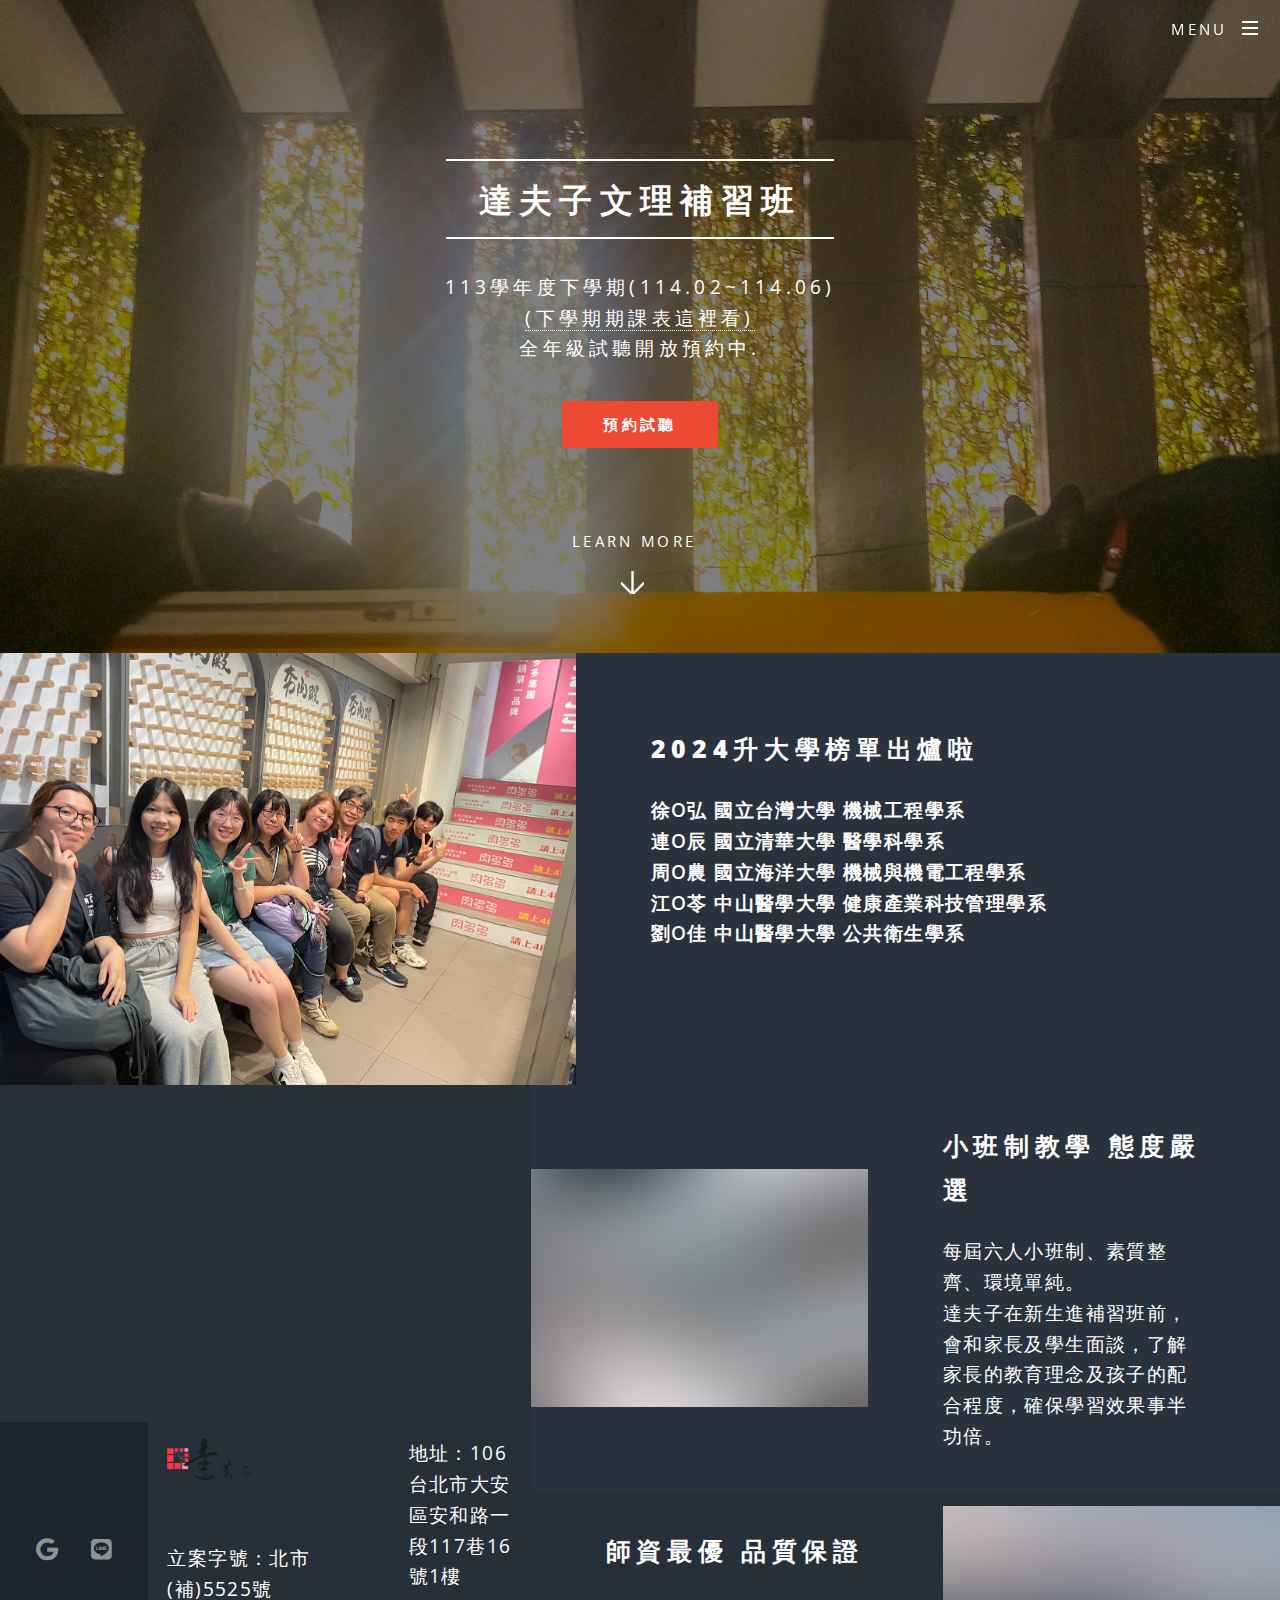
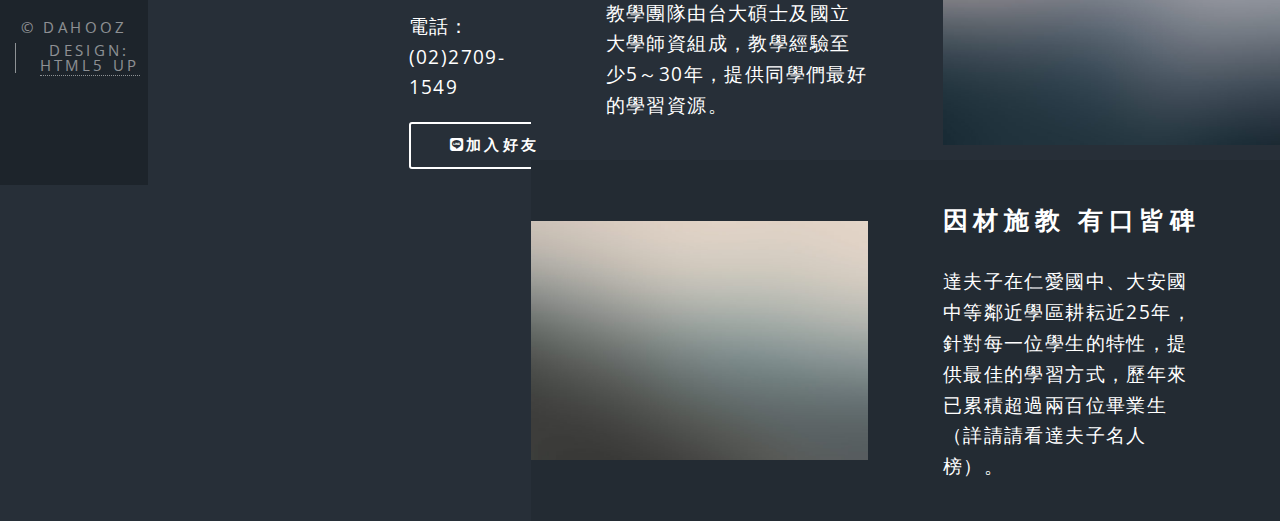
==== commit 81cb0b9a: "Update index.html" ====
--- a/index.html
+++ b/index.html
@@ -53,8 +53,19 @@
 					</section>
 
 				<!-- One -->
-					<section id="one" class="wrapper style1 special">
-						<div class="inner">
+					<section id="one" class="wrapper alt style2">
+						<section class="spotlight">
+							<div class="image"><img src="images/2024高三聚餐.jpg" alt="" /></div><div class="content">
+								<h2>2024升大學榜單出爐啦</h2>
+								<p><b>徐O弘 國立台灣大學 機械工程學系</b><br />
+								<b>連O辰 國立清華大學 醫學科學系</b><br />
+								<b>周O農 國立海洋大學 機械與機電工程學系</b><br />
+								<b>江O苓 中山醫學大學 健康產業科技管理學系</b><br />
+								<b>劉O佳 中山醫學大學 公共衛生學系</b><br /><br /><br /></p>
+							</div>
+						</section>
+						<section class="spotlight">
+						<!--<div class="inner">
 							<header class="major">
 								
 								<h2>2024升大學榜單出爐啦</h2>
@@ -66,7 +77,7 @@
 									<b>劉O佳 中山醫學大學 公共衛生學系</b><br /><br /><br /></p>
 								<p>其中徐同學、連同學和劉同學從國中開始，在達夫子六年不間斷的努力，最終取得滿意的佳績，再次驗證了達夫子小班制精緻教學的成效。<br /><br />
 								我們的教學模式不僅注重因材施教、個別化指導，還強調了基礎觀念的重要，以及持久的學習和發展。期待更多的同學加入達夫子的大家庭，一起共創佳績！</p>
-							</header>
+							</header>>
 					
 						</div>
 					</section>
@@ -83,17 +94,7 @@
 
 				<!-- Two -->
 					<section id="two" class="wrapper alt style2">
-						<section class="spotlight">
-							<div class="image"><img src="images/2024高三聚餐.jpg" alt="" /></div><div class="content">
-								<h2>2024升大學榜單出爐啦</h2>
-								<p><b>徐O弘 國立台灣大學 機械工程學系</b><br />
-								<b>連O辰 國立清華大學 醫學科學系</b><br />
-								<b>周O農 國立海洋大學 機械與機電工程學系</b><br />
-								<b>江O苓 中山醫學大學 健康產業科技管理學系</b><br />
-								<b>劉O佳 中山醫學大學 公共衛生學系</b><br /><br /><br /></p>
-							</div>
-						</section>
-						<section class="spotlight">
+						
 						<section class="spotlight">
 							<div class="image"><img src="images/pic01.jpg" alt="" /></div><div class="content">
 								<h2>小班制教學 態度嚴選</h2>
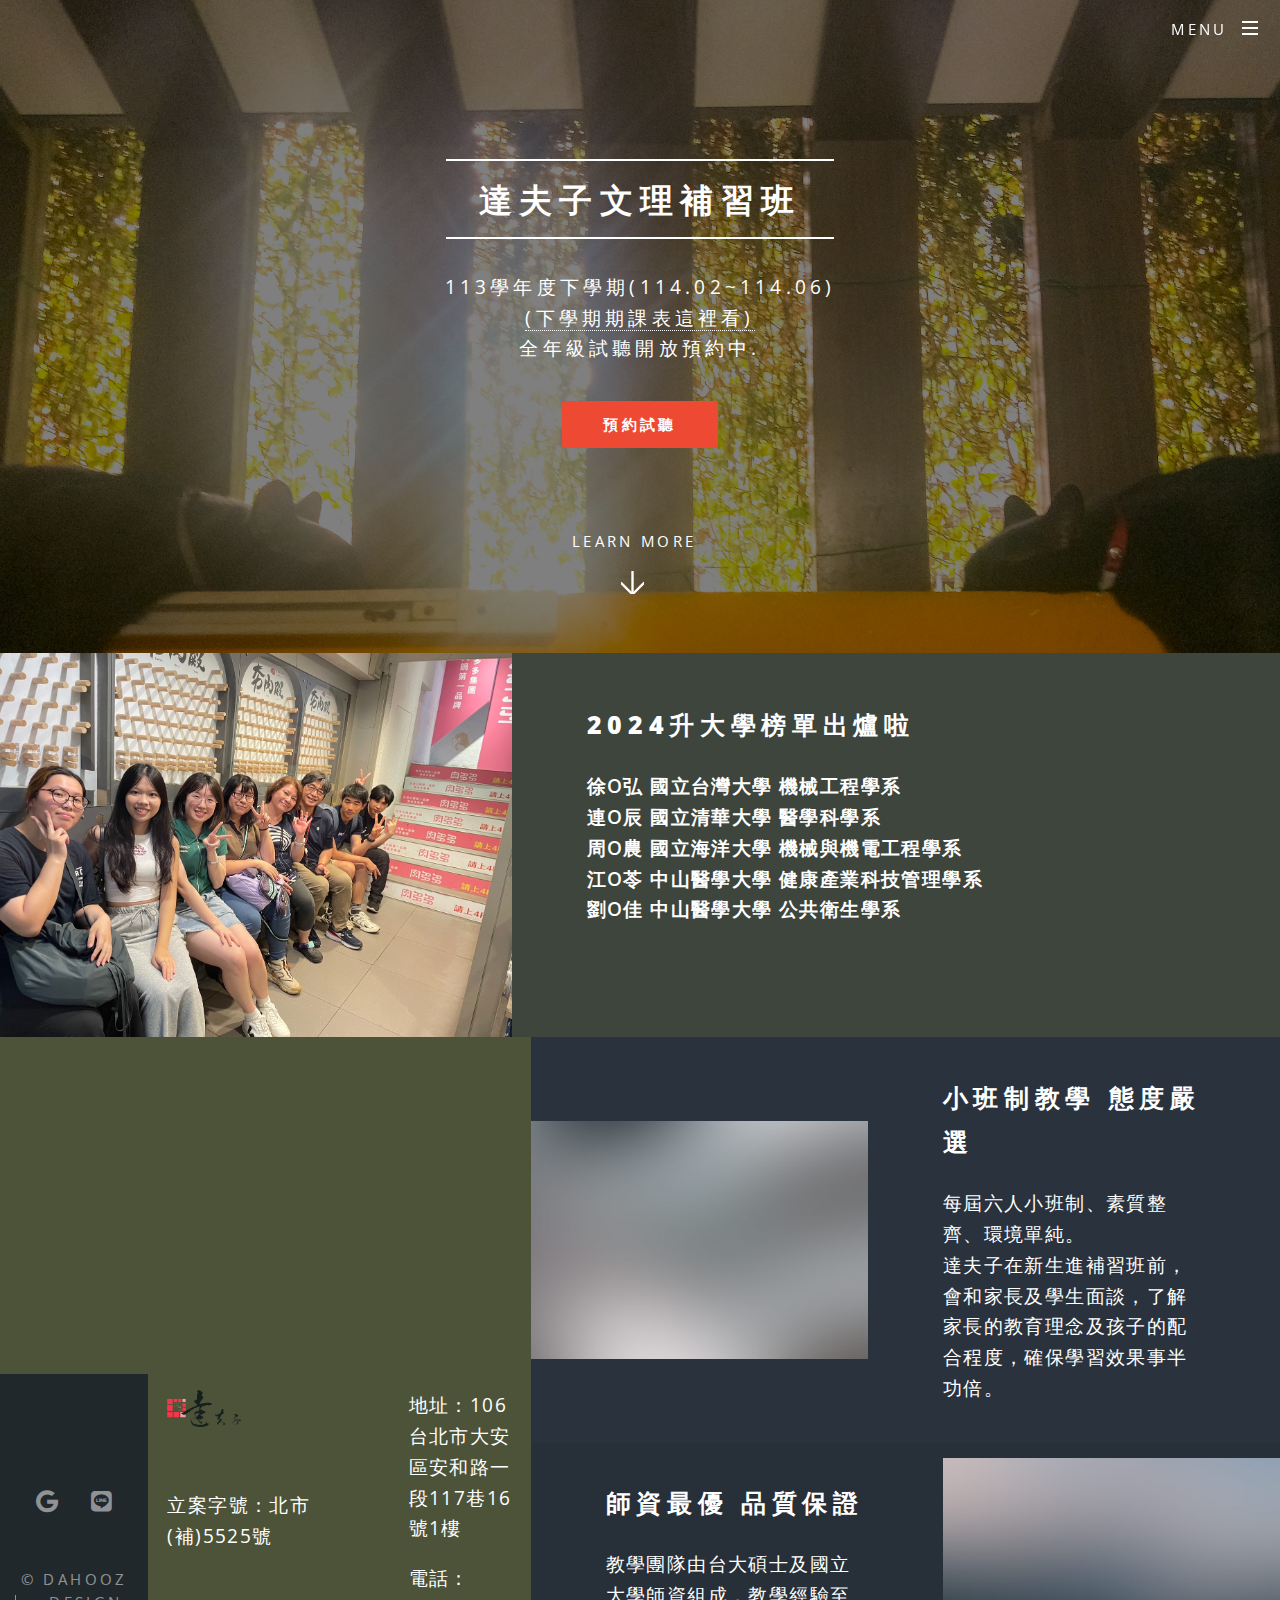
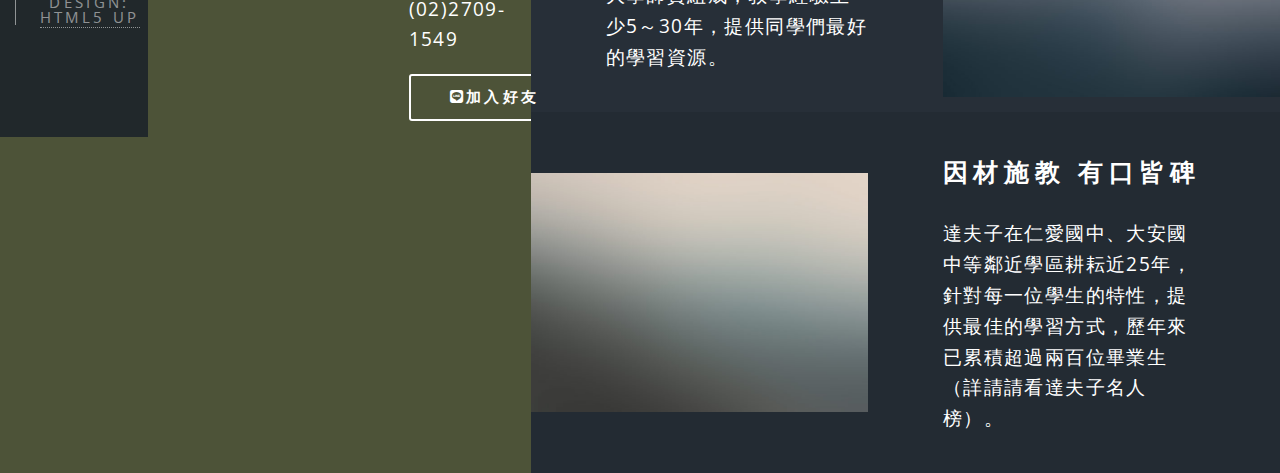
==== commit fce2a765: "Update index.html" ====
--- a/index.html
+++ b/index.html
@@ -54,7 +54,7 @@
 
 				<!-- One -->
 					<section id="one" class="wrapper alt style2">
-						<section class="spotlight">
+						<section class="spotlight2">
 							<div class="image"><img src="images/2024高三聚餐.jpg" alt="" /></div><div class="content">
 								<h2>2024升大學榜單出爐啦</h2>
 								<p><b>徐O弘 國立台灣大學 機械工程學系</b><br />
@@ -64,7 +64,7 @@
 								<b>劉O佳 中山醫學大學 公共衛生學系</b><br /><br /><br /></p>
 							</div>
 						</section>
-						<section class="spotlight">
+						<section class="spotlight2">
 						<!--<div class="inner">
 							<header class="major">
 								
--- a/assets/css/main.css
+++ b/assets/css/main.css
@@ -2785,6 +2785,135 @@
 
 		}
 
+
+/* Spotlight2 */
+
+	.spotlight2 {
+		-moz-align-items: center;
+		-webkit-align-items: center;
+		-ms-align-items: center;
+		align-items: center;
+		display: -moz-flex;
+		display: -webkit-flex;
+		display: -ms-flex;
+		display: flex;
+	}
+
+		.spotlight2 .image {
+			-moz-order: 1;
+			-webkit-order: 1;
+			-ms-order: 1;
+			order: 1;
+			border-radius: 0;
+			width: 40%;
+		}
+
+			.spotlight2 .image img {
+				border-radius: 0;
+				width: 100%;
+			}
+
+		.spotlight2 .content {
+			padding: 2em 4em 0.1em 4em ;
+			-moz-order: 2;
+			-webkit-order: 2;
+			-ms-order: 2;
+			order: 2;
+			max-width: 48em;
+			width: 60%;
+		}
+
+		.spotlight2:nth-child(2n) {
+			-moz-flex-direction: row-reverse;
+			-webkit-flex-direction: row-reverse;
+			-ms-flex-direction: row-reverse;
+			flex-direction: row-reverse;
+		}
+
+		.spotlight2:nth-child(1) {
+			background-color: rgba(255, 240, 0, 0.075);
+		}
+
+		.spotlight2:nth-child(2) {
+			background-color: rgba(255, 240, 0, 0.15);
+		}
+
+		.spotlight2:nth-child(3) {
+			background-color: rgba(255, 240, 0, 0.225);
+		}
+
+		.spotlight2:nth-child(4) {
+			background-color: rgba(255, 240, 0, 0.3);
+		}
+
+		.spotlight2:nth-child(5) {
+			background-color: rgba(255, 240, 0, 0.375);
+		}
+
+		.spotlight2:nth-child(6) {
+			background-color: rgba(255, 240, 0, 0.45);
+		}
+
+		.spotlight2:nth-child(7) {
+			background-color: rgba(255, 240, 0, 0.525);
+		}
+
+		.spotlight2:nth-child(8) {
+			background-color: rgba(255, 240, 0, 0.6);
+		}
+
+		.spotlight2:nth-child(9) {
+			background-color: rgba(255, 240, 0, 0.675);
+		}
+
+		.spotlight2:nth-child(10) {
+			background-color: rgba(255, 240, 0, 0.75);
+		}
+
+		@media screen and (max-width: 1280px) {
+
+			.spotlight .image {
+				width: 45%;
+			}
+
+			.spotlight .content {
+				width: 55%;
+			}
+
+		}
+
+		@media screen and (max-width: 980px) {
+
+			.spotlight {
+				display: block;
+			}
+
+				.spotlight br {
+					display: none;
+				}
+
+				.spotlight .image {
+					width: 100%;
+				}
+
+				.spotlight .content {
+					padding: 4em 3em 2em 3em ;
+					max-width: none;
+					text-align: center;
+					width: 100%;
+				}
+
+		}
+
+		@media screen and (max-width: 736px) {
+
+			.spotlight .content {
+				padding: 3em 2em 1em 2em ;
+			}
+
+		}
+
+
 /* Wrapper */
 
 	.wrapper {
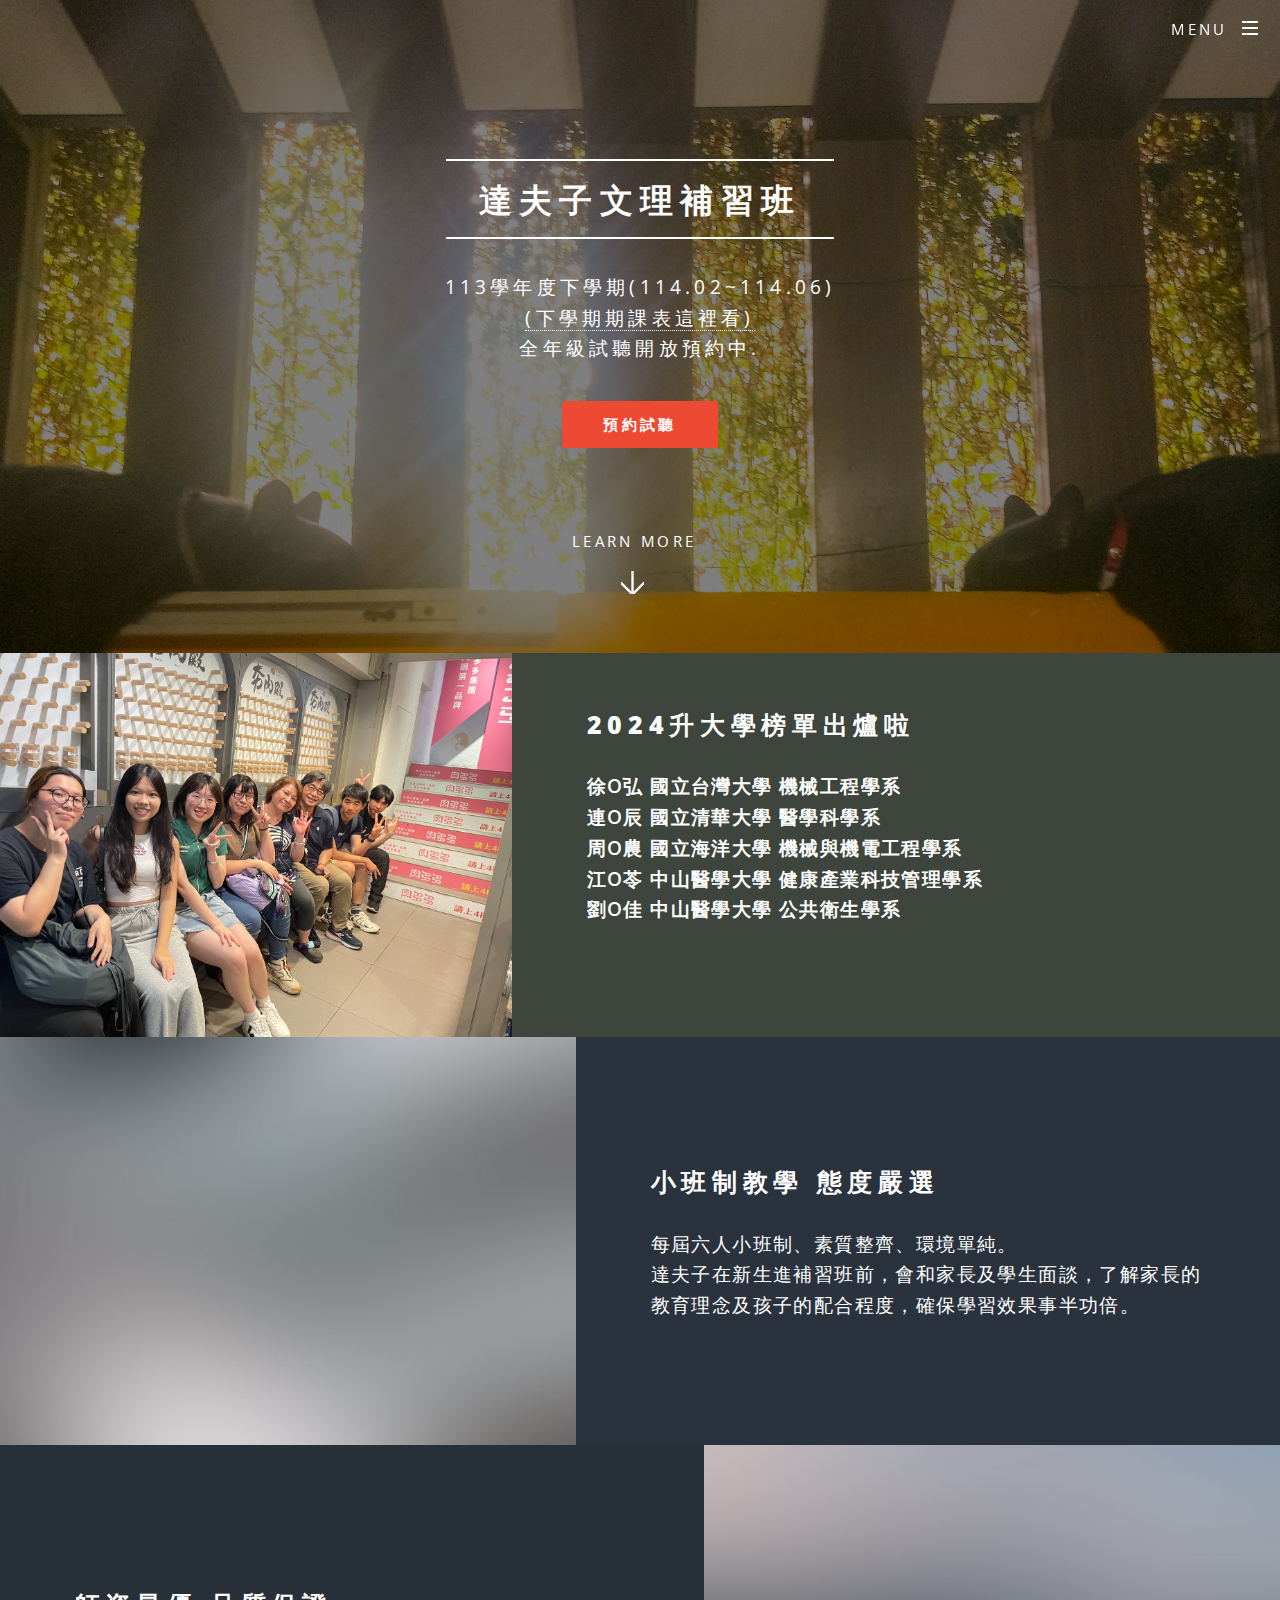
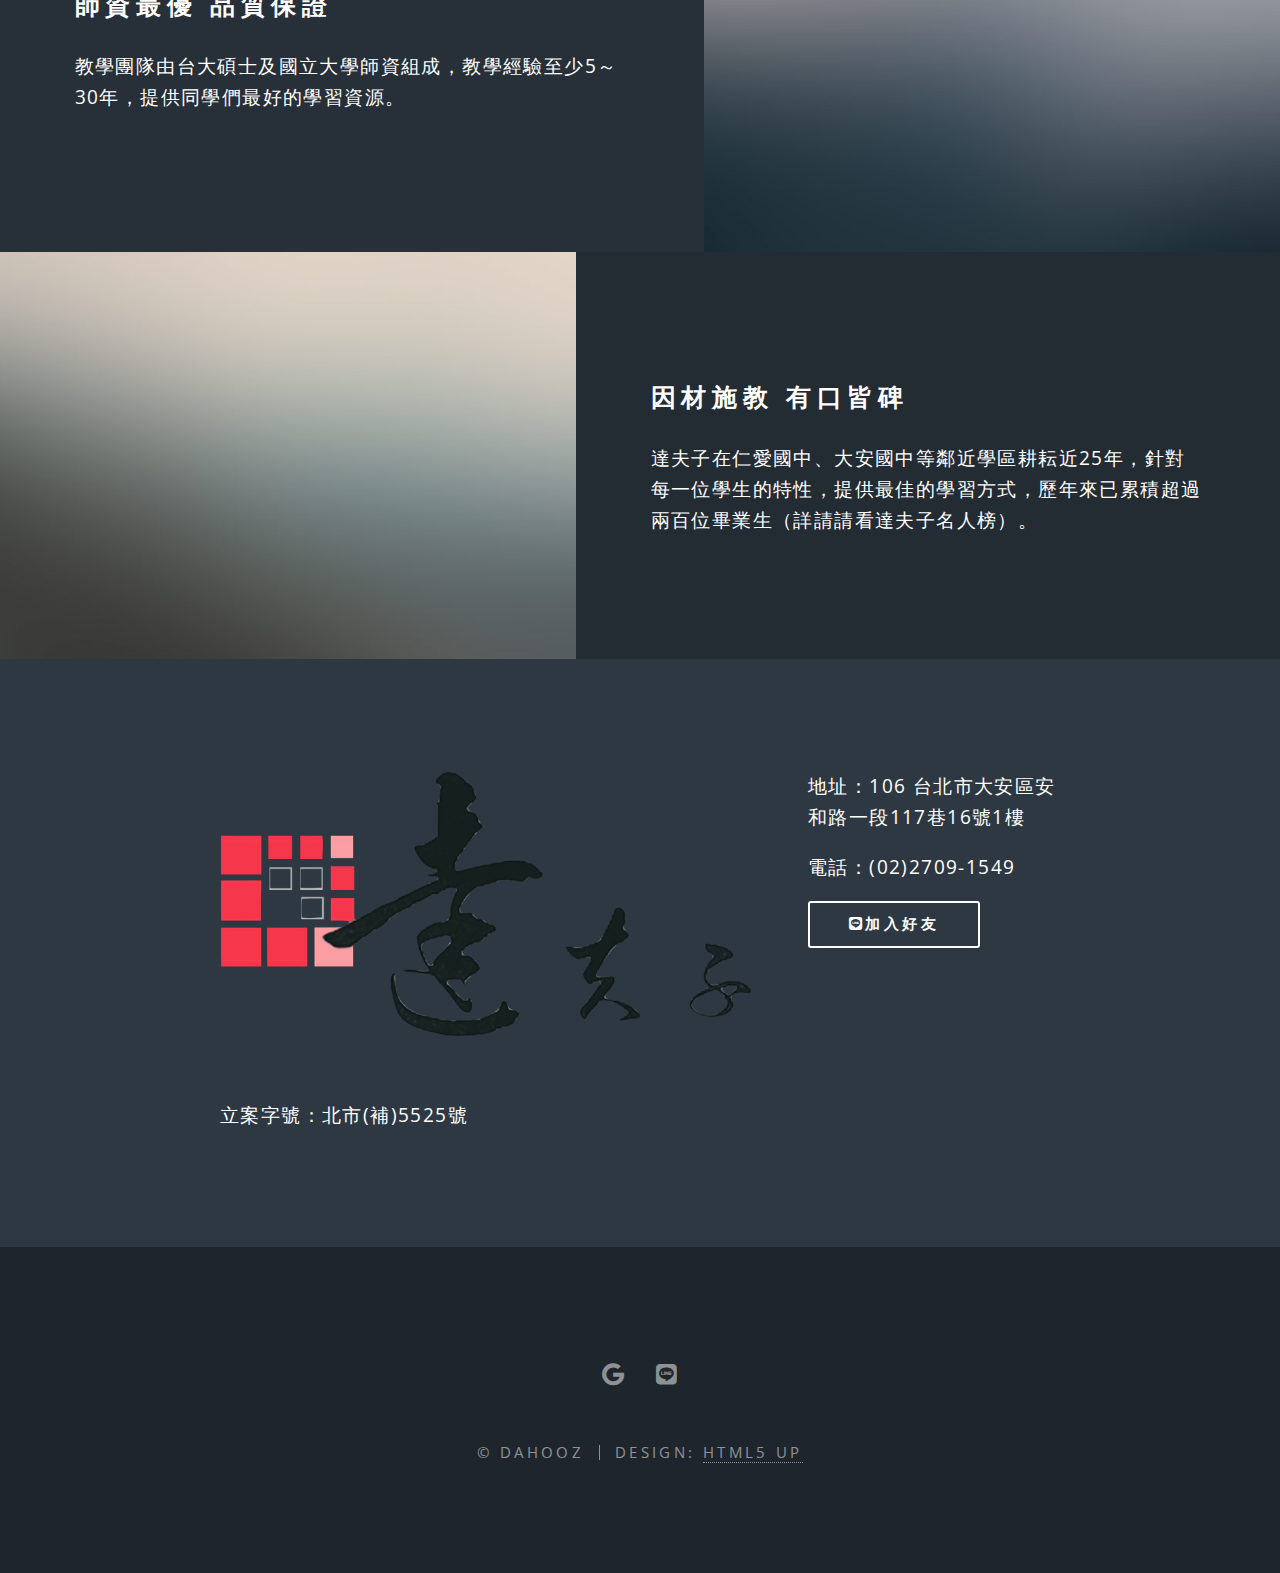
==== commit 5598bc60: "Update index.html" ====
--- a/index.html
+++ b/index.html
@@ -64,7 +64,7 @@
 								<b>劉O佳 中山醫學大學 公共衛生學系</b><br /><br /><br /></p>
 							</div>
 						</section>
-						<section class="spotlight2">
+					</section>
 						<!--<div class="inner">
 							<header class="major">
 								
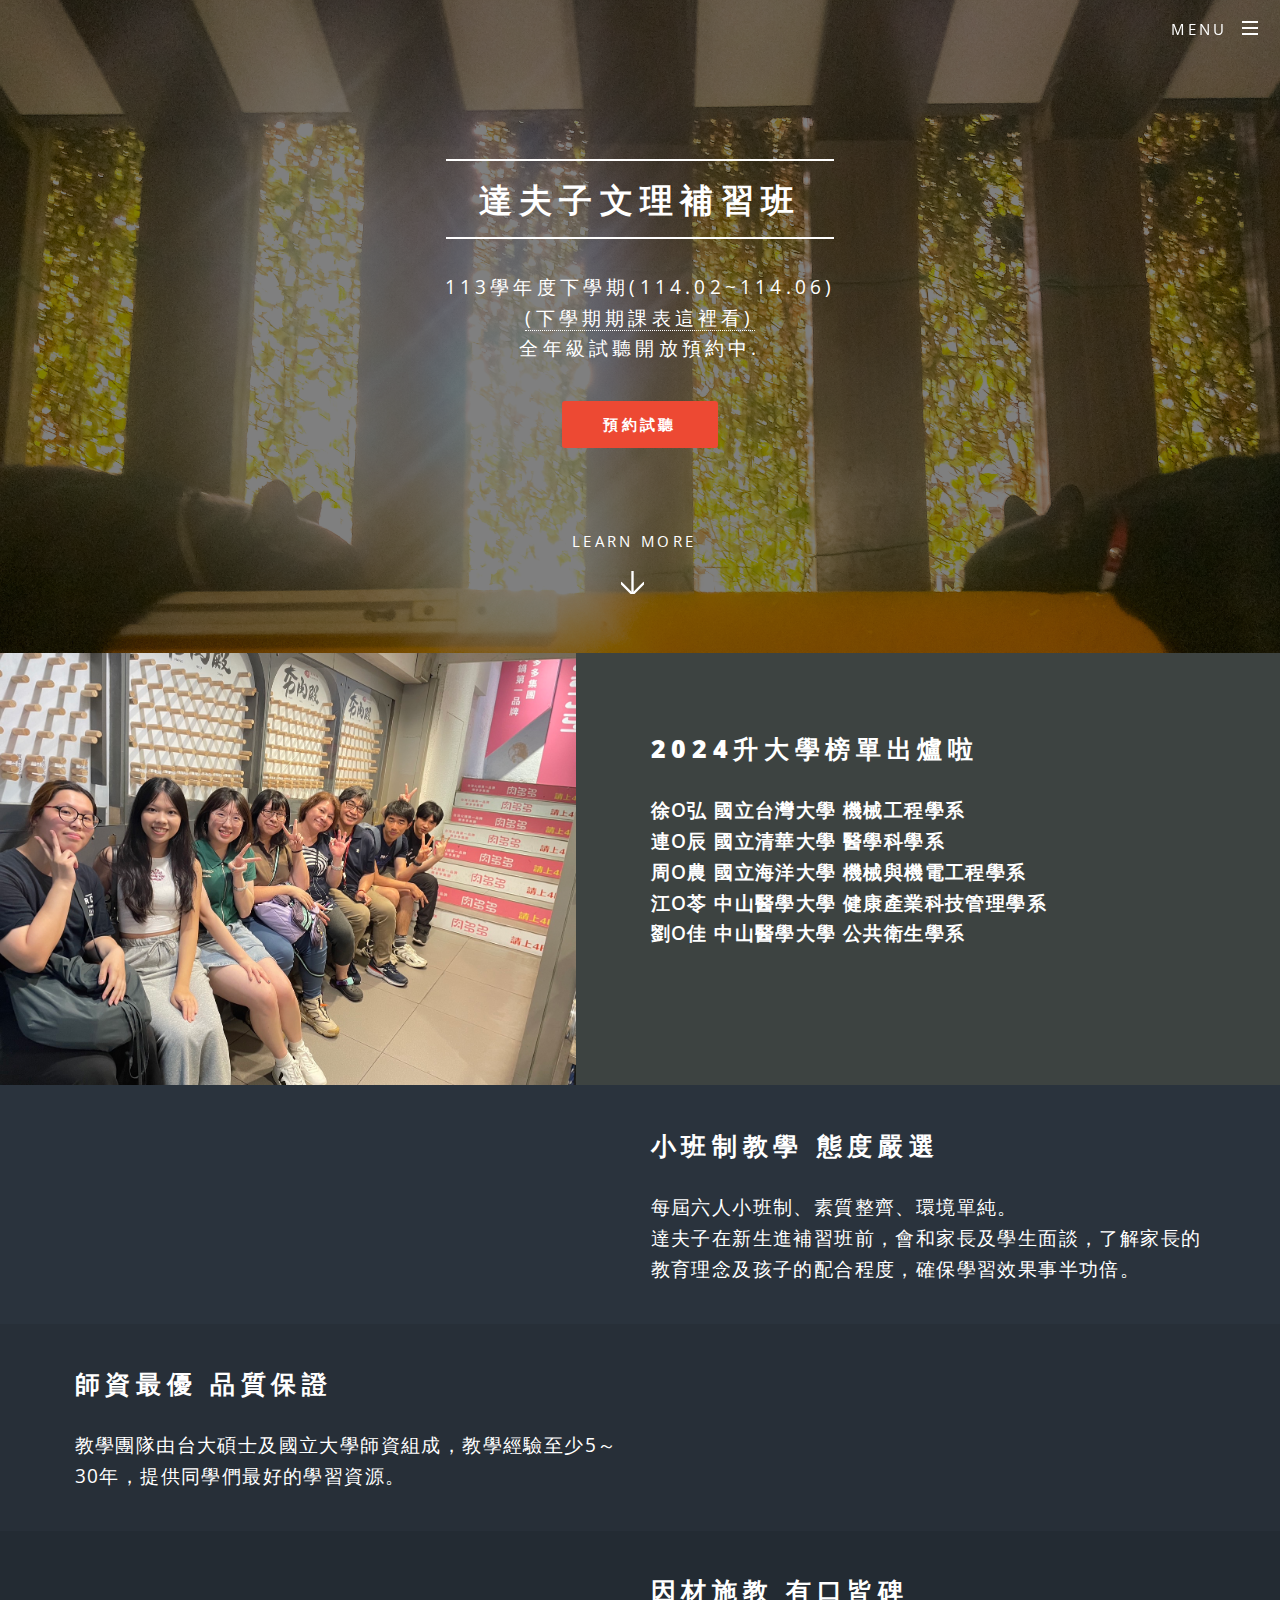
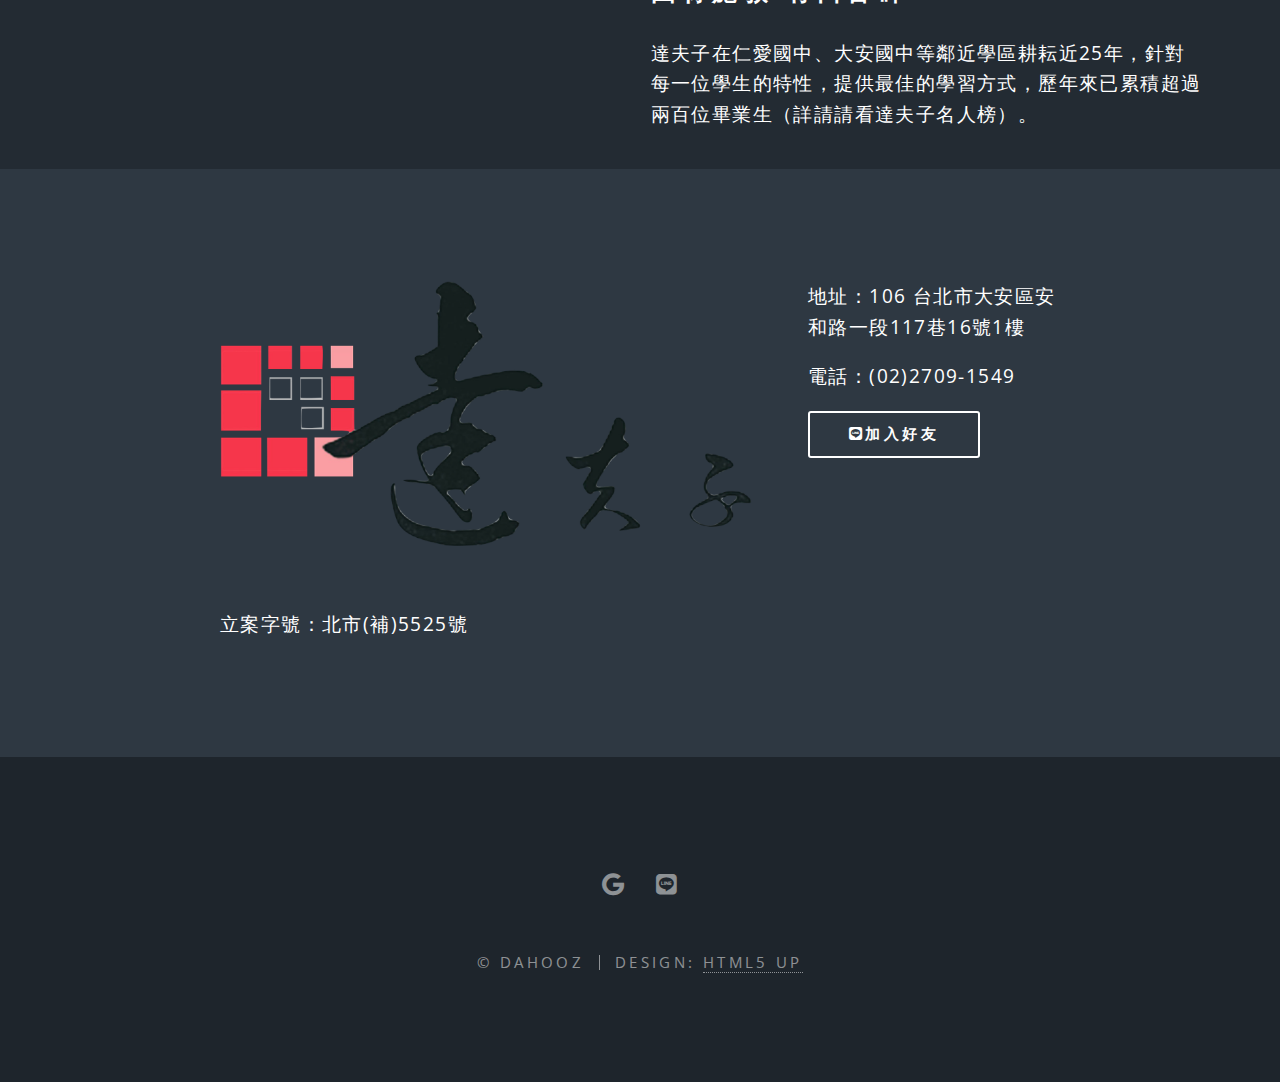
==== commit a2b4da77: "Update index.html" ====
--- a/index.html
+++ b/index.html
@@ -96,20 +96,20 @@
 					<section id="two" class="wrapper alt style2">
 						
 						<section class="spotlight">
-							<div class="image"><img src="images/pic01.jpg" alt="" /></div><div class="content">
+							<div class="image"><img src="images/IMG_5086 (1).jpg" alt="" /></div><div class="content">
 								<h2>小班制教學 態度嚴選</h2>
 								<p>每屆六人小班制、素質整齊、環境單純。<br />
 								達夫子在新生進補習班前，會和家長及學生面談，了解家長的教育理念及孩子的配合程度，確保學習效果事半功倍。</p>
 							</div>
 						</section>
 						<section class="spotlight">
-							<div class="image"><img src="images/pic02.jpg" alt="" /></div><div class="content">
+							<div class="image"><img src="images/297705.jpg" alt="" /></div><div class="content">
 								<h2>師資最優 品質保證</h2>
 								<p>教學團隊由台大碩士及國立大學師資組成，教學經驗至少5～30年，提供同學們最好的學習資源。</p>
 							</div>
 						</section>
 						<section class="spotlight">
-							<div class="image"><img src="images/pic03.jpg" alt="" /></div><div class="content">
+							<div class="image"><img src="images/297693.jpg" alt="" /></div><div class="content">
 								<h2>因材施教 有口皆碑</h2>
 								<p>達夫子在仁愛國中、大安國中等鄰近學區耕耘近25年，針對每一位學生的特性，提供最佳的學習方式，歷年來已累積超過兩百位畢業生（詳請請看達夫子名人榜）。</p>
 							</div>
--- a/assets/css/main.css
+++ b/assets/css/main.css
@@ -2831,52 +2831,52 @@
 		}
 
 		.spotlight2:nth-child(1) {
-			background-color: rgba(255, 240, 0, 0.075);
+			background-color: rgba(255, 219, 56, 0.075);
 		}
 
 		.spotlight2:nth-child(2) {
-			background-color: rgba(255, 240, 0, 0.15);
+			background-color: rgba(255, 219, 56, 0.15);
 		}
 
 		.spotlight2:nth-child(3) {
-			background-color: rgba(255, 240, 0, 0.225);
+			background-color: rgba(255, 219, 56, 0.225);
 		}
 
 		.spotlight2:nth-child(4) {
-			background-color: rgba(255, 240, 0, 0.3);
+			background-color: rgba(255, 219, 56, 0.3);
 		}
 
 		.spotlight2:nth-child(5) {
-			background-color: rgba(255, 240, 0, 0.375);
+			background-color: rgba(255, 219, 56, 0.375);
 		}
 
 		.spotlight2:nth-child(6) {
-			background-color: rgba(255, 240, 0, 0.45);
+			background-color: rgba(255, 219, 56, 0.45);
 		}
 
 		.spotlight2:nth-child(7) {
-			background-color: rgba(255, 240, 0, 0.525);
+			background-color: rgba(255, 219, 56, 0.525);
 		}
 
 		.spotlight2:nth-child(8) {
-			background-color: rgba(255, 240, 0, 0.6);
+			background-color: rgba(255, 219, 56, 0.6);
 		}
 
 		.spotlight2:nth-child(9) {
-			background-color: rgba(255, 240, 0, 0.675);
+			background-color: rgba(255, 219, 56, 0.675);
 		}
 
 		.spotlight2:nth-child(10) {
-			background-color: rgba(255, 240, 0, 0.75);
+			background-color: rgba(255, 219, 56, 0.75);
 		}
 
 		@media screen and (max-width: 1280px) {
 
-			.spotlight .image {
+			.spotlight2 .image {
 				width: 45%;
 			}
 
-			.spotlight .content {
+			.spotlight2 .content {
 				width: 55%;
 			}
 
@@ -2884,19 +2884,19 @@
 
 		@media screen and (max-width: 980px) {
 
-			.spotlight {
+			.spotlight2 {
 				display: block;
 			}
 
-				.spotlight br {
+				.spotlight2 br {
 					display: none;
 				}
 
-				.spotlight .image {
+				.spotlight2 .image {
 					width: 100%;
 				}
 
-				.spotlight .content {
+				.spotlight2 .content {
 					padding: 4em 3em 2em 3em ;
 					max-width: none;
 					text-align: center;
@@ -2907,7 +2907,7 @@
 
 		@media screen and (max-width: 736px) {
 
-			.spotlight .content {
+			.spotlight2 .content {
 				padding: 3em 2em 1em 2em ;
 			}
 
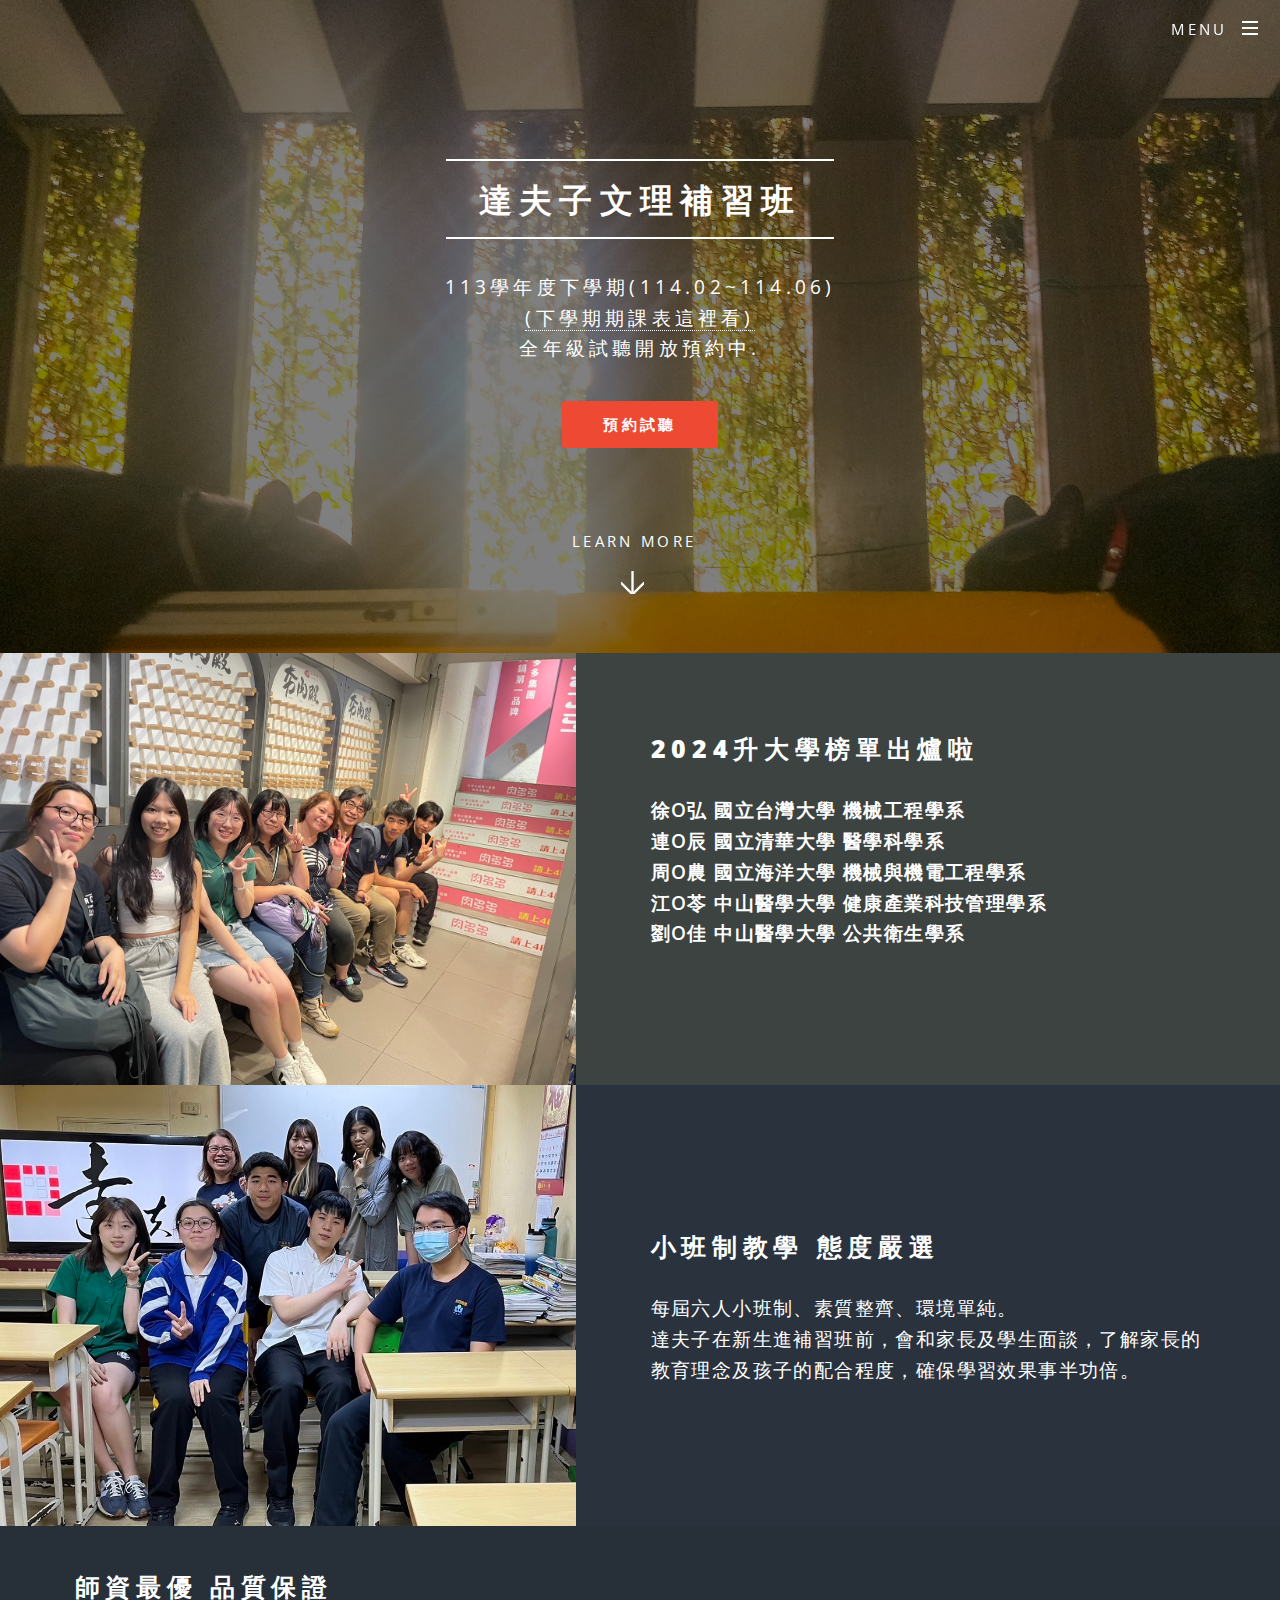
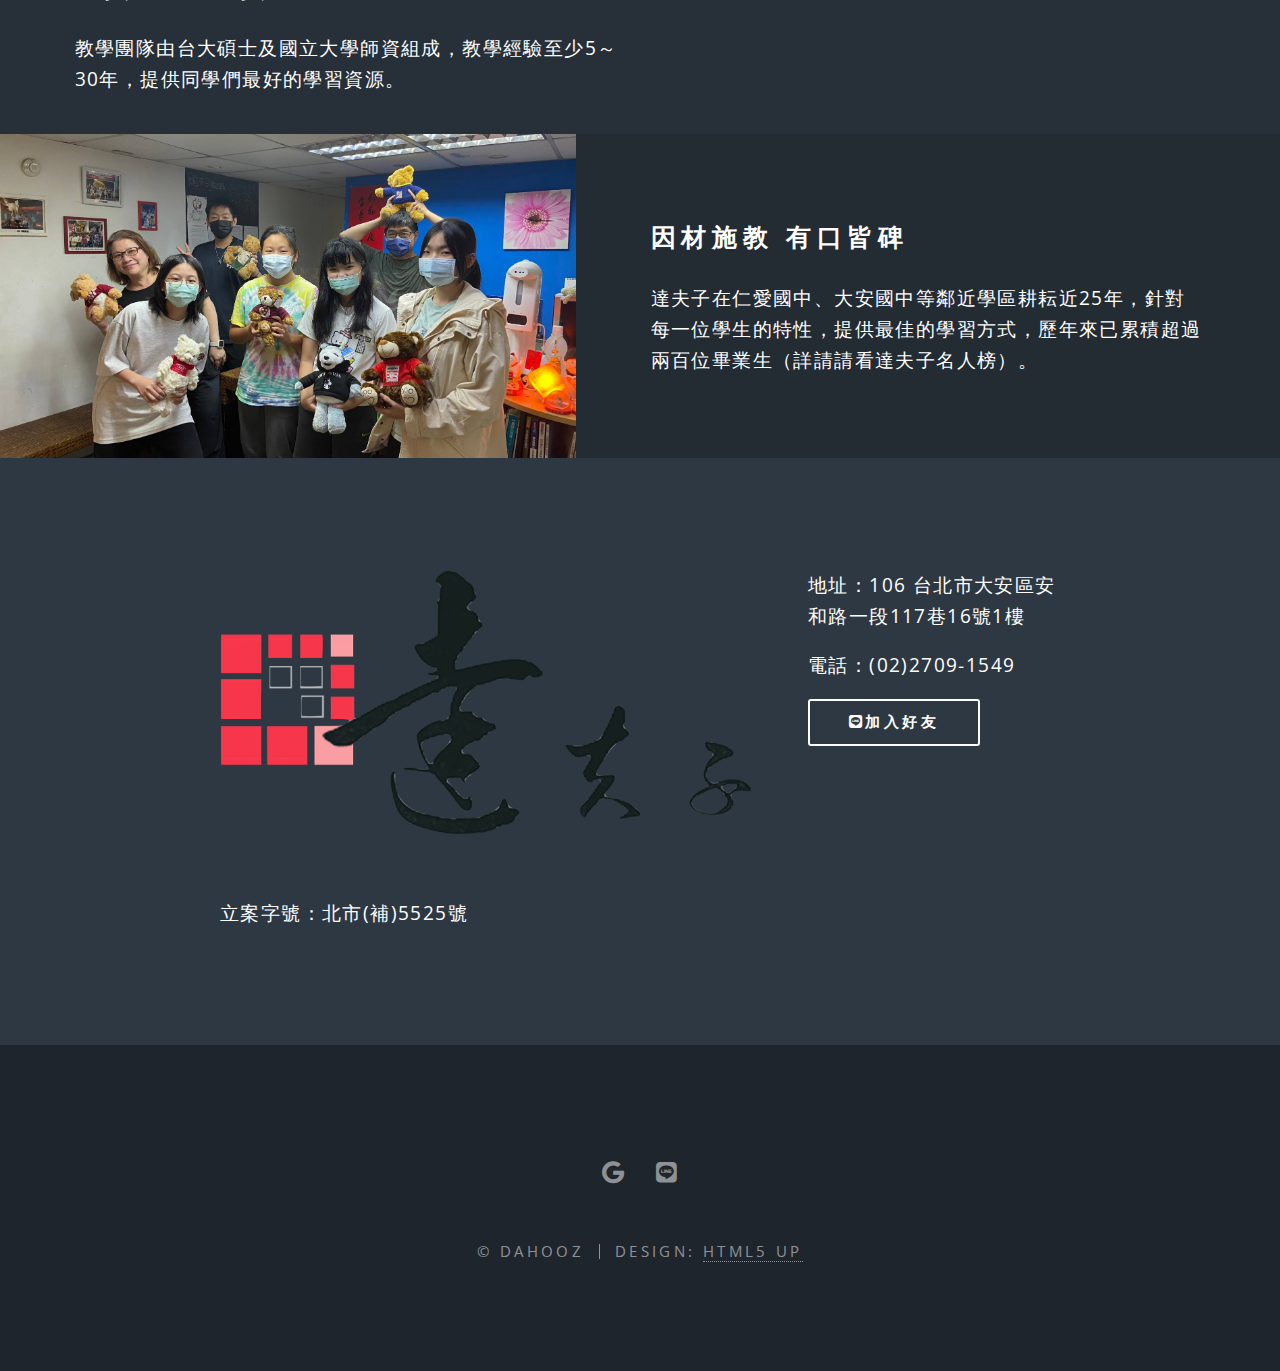
==== commit 6b0f363c: "Update index.html" ====
--- a/index.html
+++ b/index.html
@@ -96,7 +96,7 @@
 					<section id="two" class="wrapper alt style2">
 						
 						<section class="spotlight">
-							<div class="image"><img src="images/IMG_5086 (1).jpg" alt="" /></div><div class="content">
+							<div class="image"><img src="images/IMG_5086 (1).JPG" alt="" /></div><div class="content">
 								<h2>小班制教學 態度嚴選</h2>
 								<p>每屆六人小班制、素質整齊、環境單純。<br />
 								達夫子在新生進補習班前，會和家長及學生面談，了解家長的教育理念及孩子的配合程度，確保學習效果事半功倍。</p>
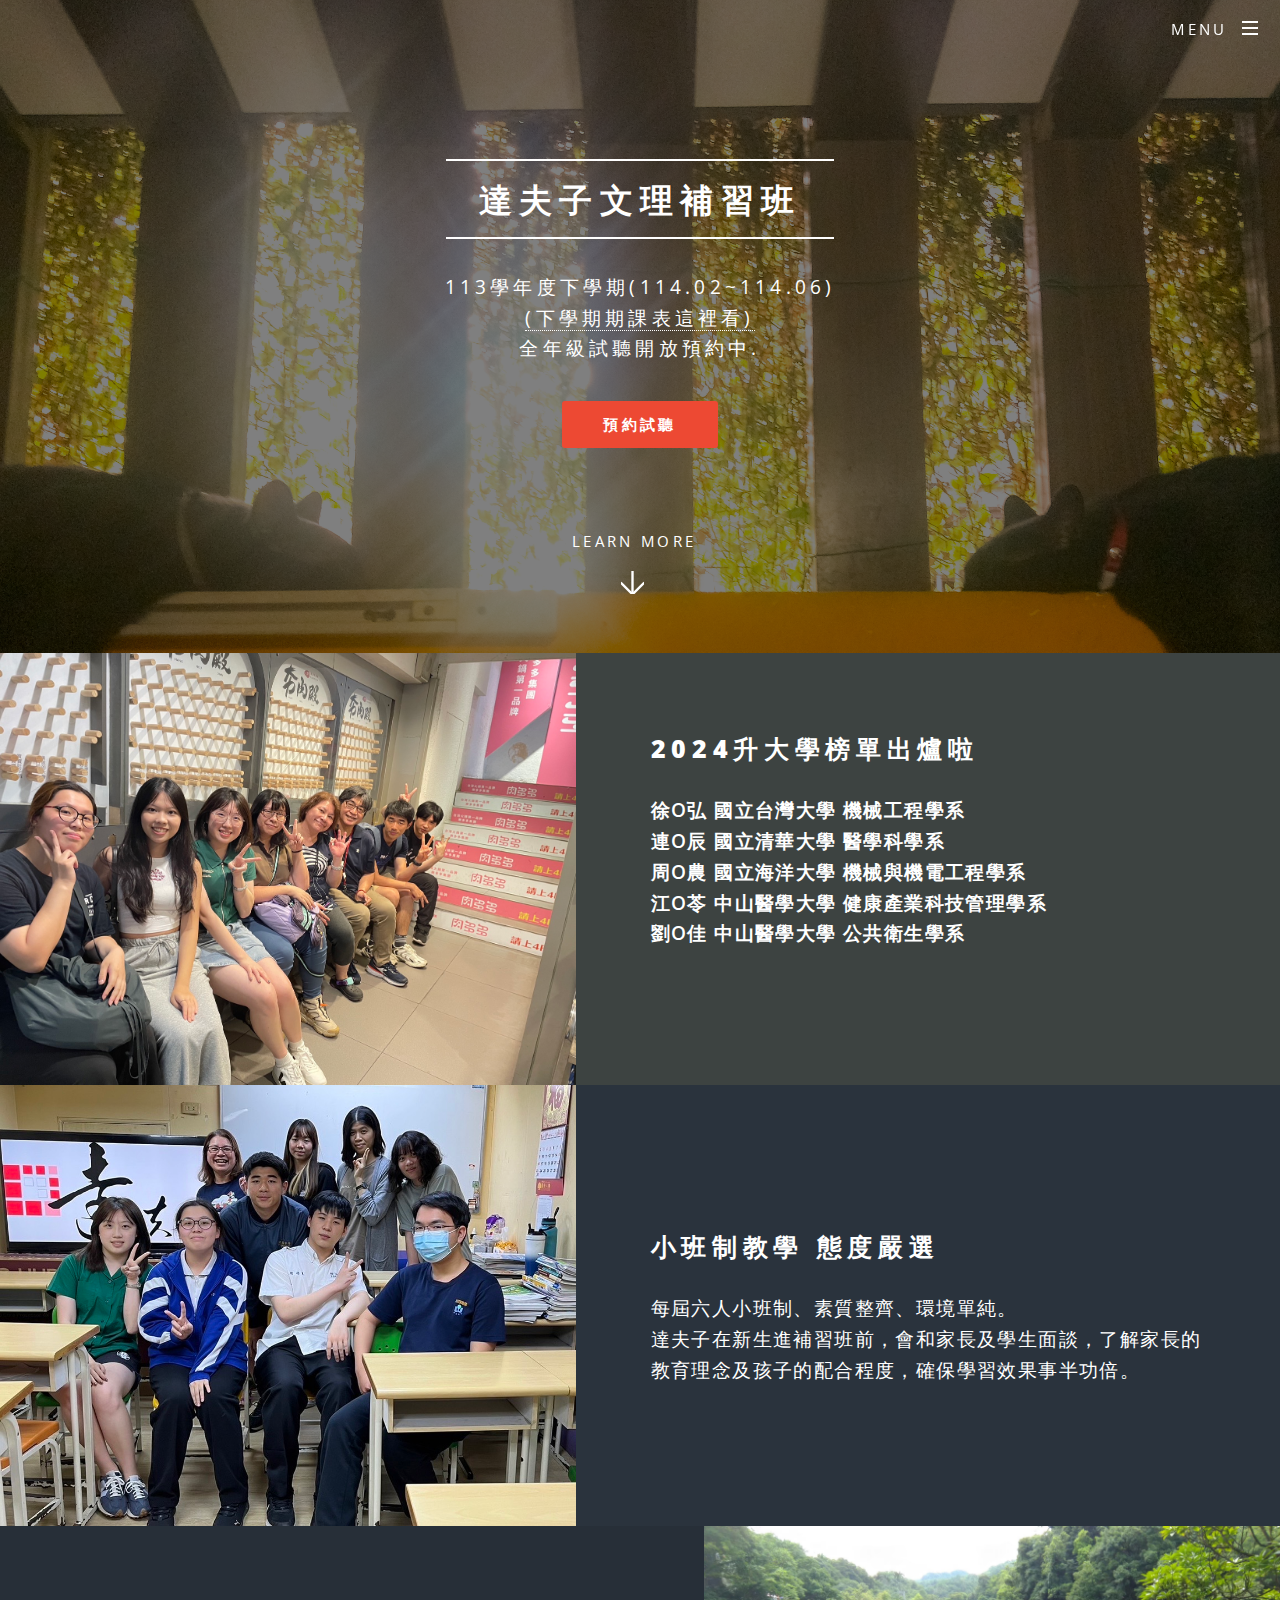
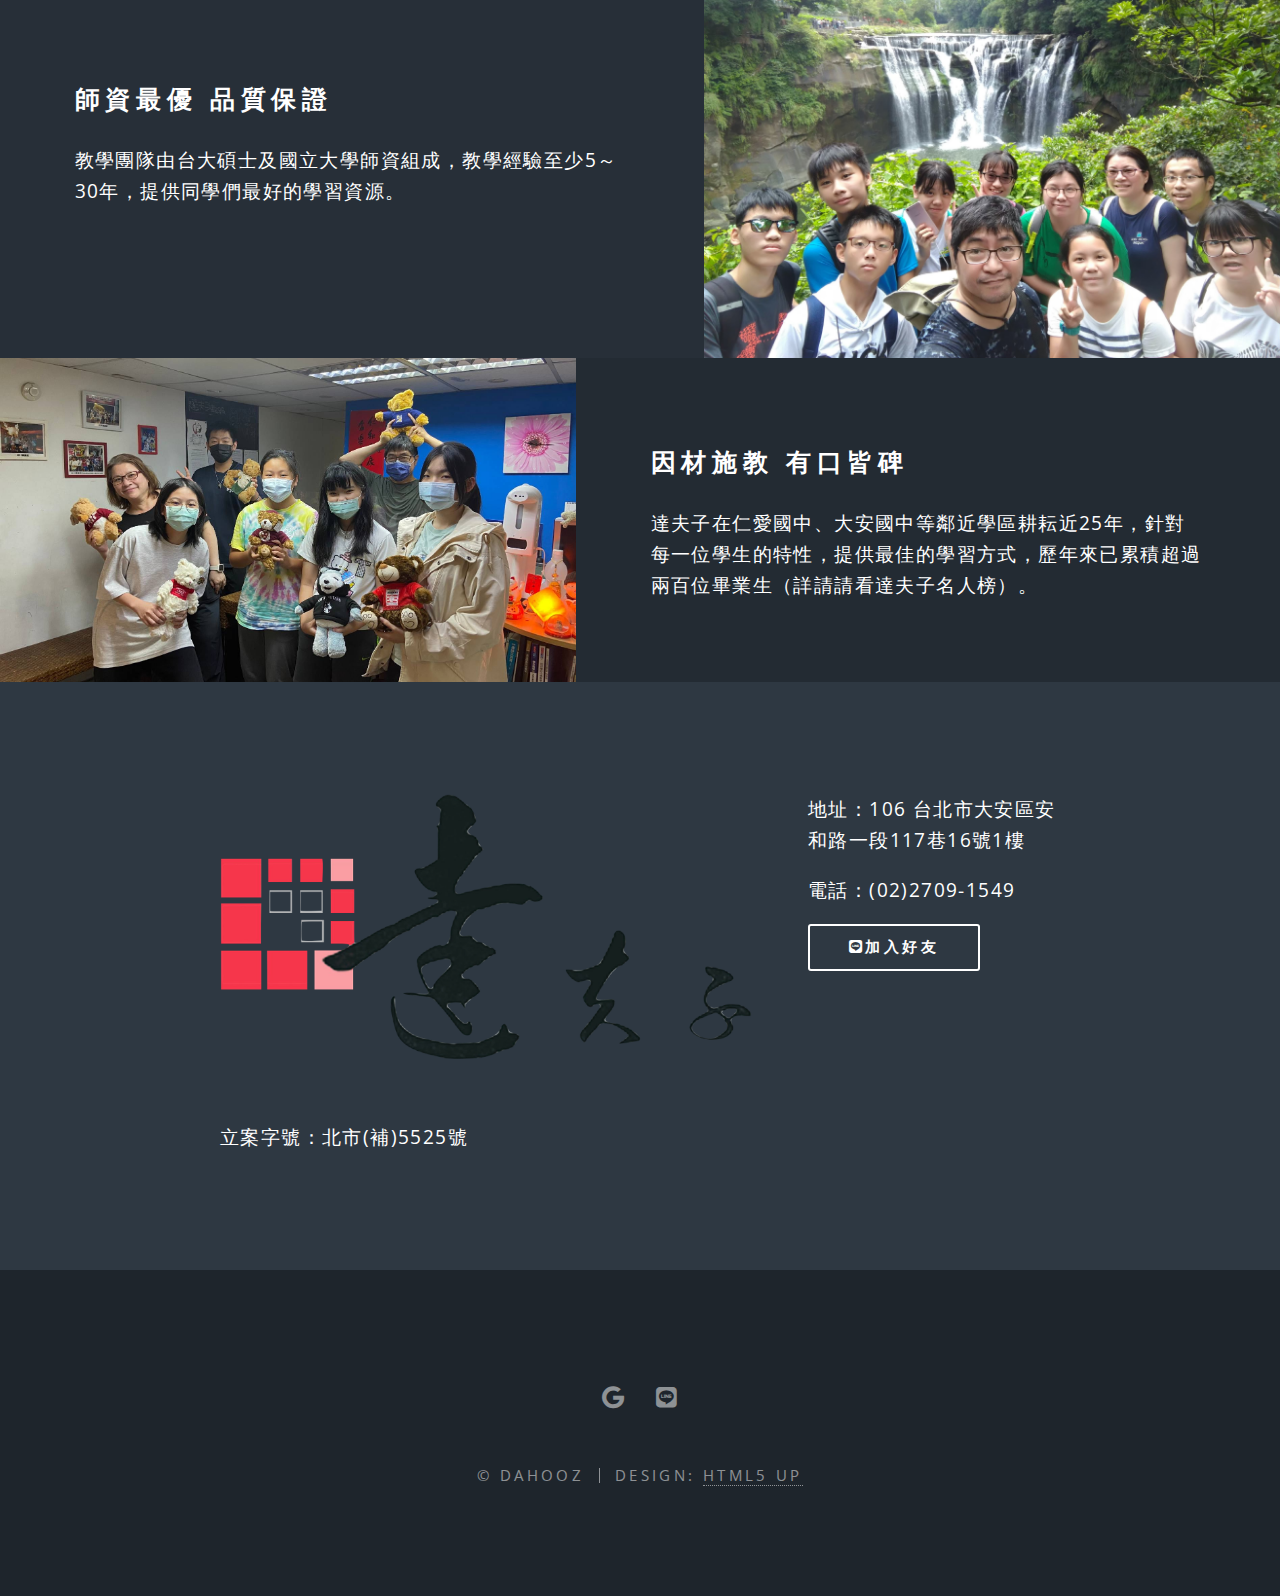
==== commit 6c9d9366: "Update index.html" ====
--- a/index.html
+++ b/index.html
@@ -103,7 +103,7 @@
 							</div>
 						</section>
 						<section class="spotlight">
-							<div class="image"><img src="images/297705.jpg" alt="" /></div><div class="content">
+							<div class="image"><img src="images/timeline_20180707_173150.jpg" alt="" /></div><div class="content">
 								<h2>師資最優 品質保證</h2>
 								<p>教學團隊由台大碩士及國立大學師資組成，教學經驗至少5～30年，提供同學們最好的學習資源。</p>
 							</div>
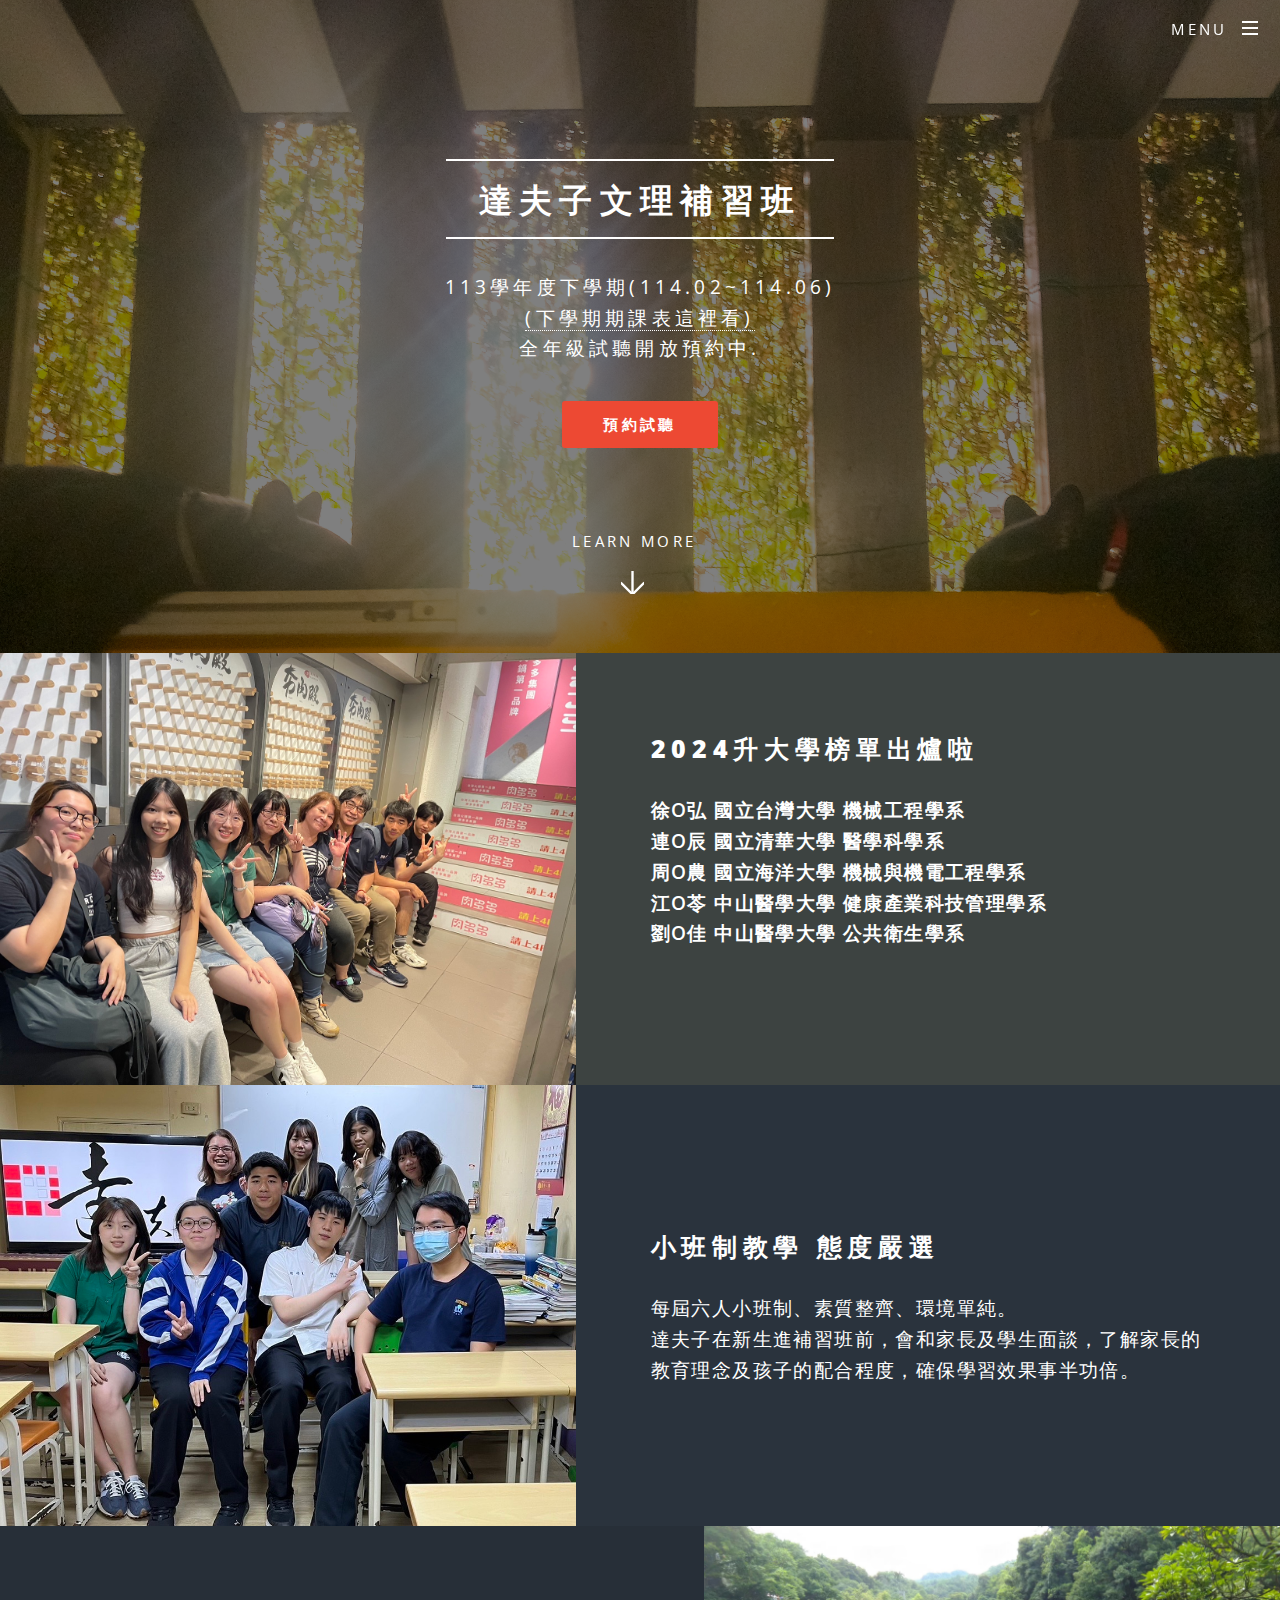
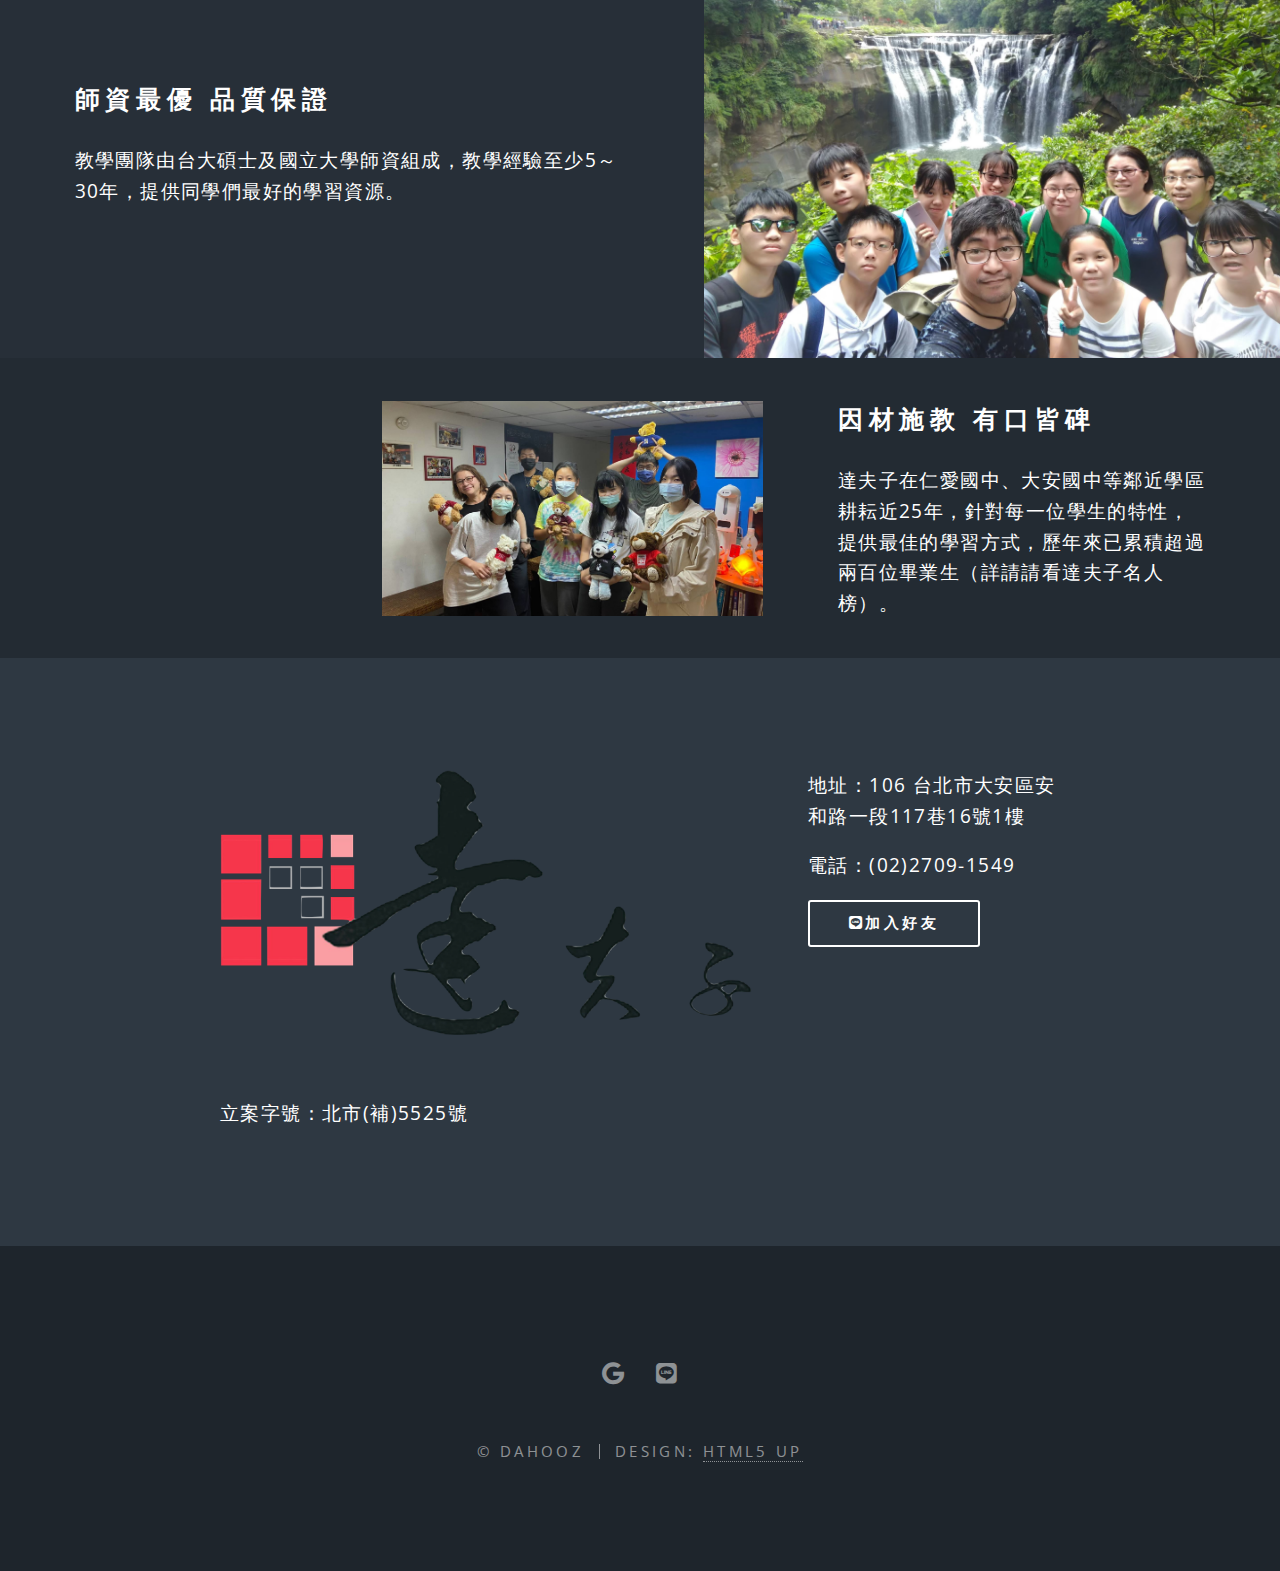
==== commit e820548b: "Update index.html" ====
--- a/index.html
+++ b/index.html
@@ -109,6 +109,7 @@
 							</div>
 						</section>
 						<section class="spotlight">
+							<div class="image"><img src="images/297739.jpg" alt="" /></div>
 							<div class="image"><img src="images/297693.jpg" alt="" /></div><div class="content">
 								<h2>因材施教 有口皆碑</h2>
 								<p>達夫子在仁愛國中、大安國中等鄰近學區耕耘近25年，針對每一位學生的特性，提供最佳的學習方式，歷年來已累積超過兩百位畢業生（詳請請看達夫子名人榜）。</p>
